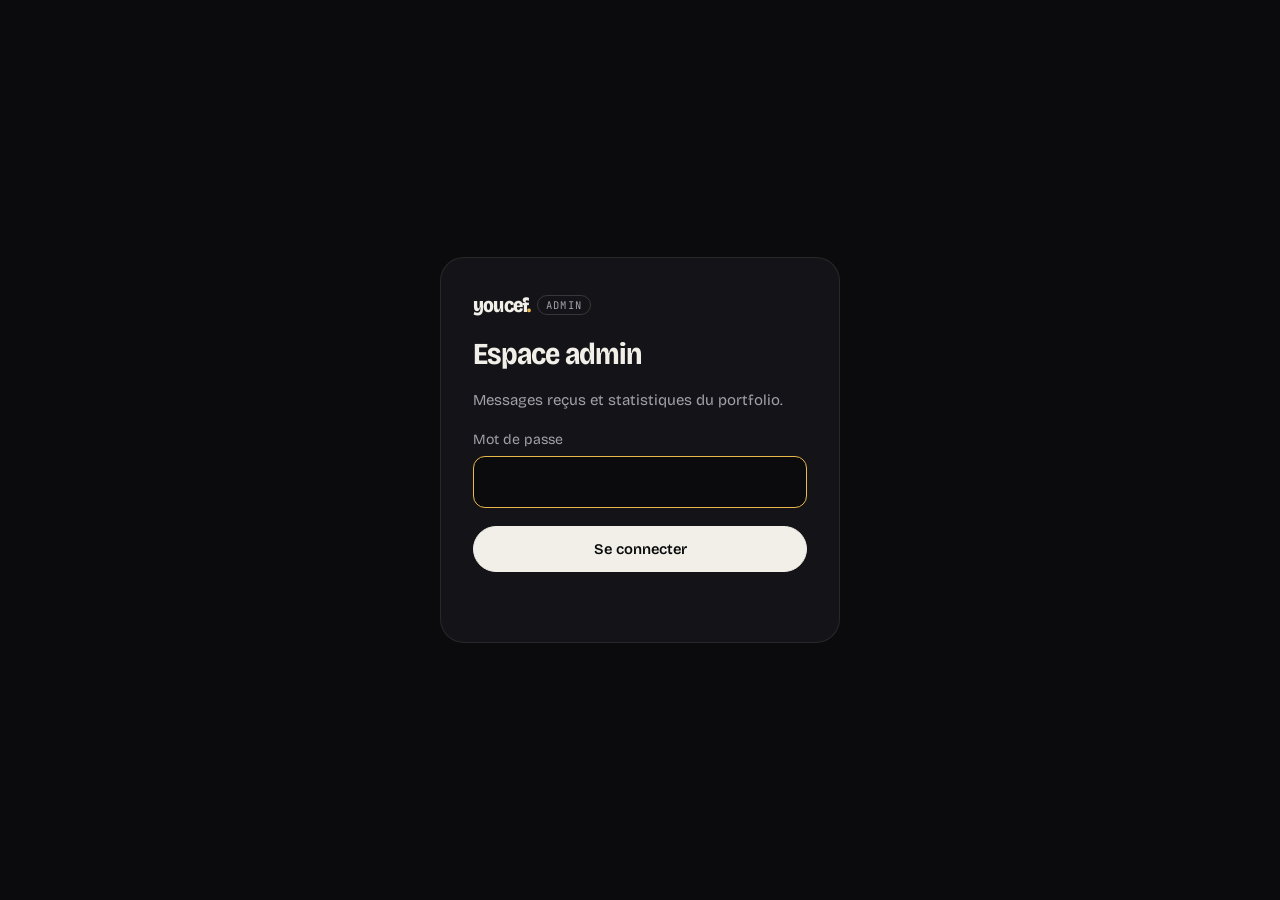
==== public/admin/index.html @ 0dd6beb6 "Formulaire de contact réel, espace admin et statistiques (Cloudflare Pages + D1) Le site passe dans " ====
<!doctype html>
<html lang="fr">
<head>
<meta charset="utf-8">
<meta name="viewport" content="width=device-width, initial-scale=1, viewport-fit=cover">
<meta name="robots" content="noindex, nofollow">
<title>Admin · youcef.</title>
<link rel="icon" href="/assets/img/favicon.svg" type="image/svg+xml">
<link rel="preconnect" href="https://fonts.googleapis.com">
<link rel="preconnect" href="https://fonts.gstatic.com" crossorigin>
<link rel="stylesheet" href="https://fonts.googleapis.com/css2?family=Bricolage+Grotesque:opsz,wdth,wght@12..96,75..100,300..800&family=JetBrains+Mono:wght@400;500&display=swap">
<link rel="stylesheet" href="admin.css">
</head>
<body>

<!-- ============================================================ Connexion -->
<div class="login" id="login" hidden>
  <form class="login-card" id="login-form" novalidate>
    <p class="logo">youcef<span>.</span> <em>admin</em></p>
    <h1>Espace admin</h1>
    <p class="muted">Messages reçus et statistiques du portfolio.</p>
    <label class="field" for="password"><span>Mot de passe</span>
      <input type="password" id="password" name="password" autocomplete="current-password" required>
    </label>
    <button class="btn btn-primary" type="submit" id="login-btn">Se connecter</button>
    <p class="form-error" id="login-error" role="alert"></p>
  </form>
</div>

<!-- ============================================================ Application -->
<div class="app" id="app" hidden>
  <header class="top">
    <a class="logo" href="/" target="_blank" rel="noopener">youcef<span>.</span> <em>admin</em></a>
    <nav class="tabs" role="tablist" aria-label="Sections">
      <button type="button" role="tab" id="tab-messages" aria-controls="view-messages" aria-selected="true">Messages <span class="badge" id="badge" hidden></span></button>
      <button type="button" role="tab" id="tab-stats" aria-controls="view-stats" aria-selected="false">Statistiques</button>
    </nav>
    <div class="top-right">
      <a class="link" href="/" target="_blank" rel="noopener">Voir le site ↗</a>
      <button type="button" class="link" id="logout">Déconnexion</button>
    </div>
  </header>

  <main class="main">
    <!-- Messages -->
    <section class="view" id="view-messages" role="tabpanel" aria-labelledby="tab-messages">
      <div class="filters">
        <div class="seg" role="group" aria-label="Filtrer les messages">
          <button type="button" data-status="inbox" aria-pressed="true">Boîte de réception</button>
          <button type="button" data-status="new" aria-pressed="false">Non lus</button>
          <button type="button" data-status="archived" aria-pressed="false">Archivés</button>
          <button type="button" data-status="all" aria-pressed="false">Tous</button>
        </div>
        <button type="button" class="link" id="refresh">Actualiser</button>
      </div>
      <div class="inbox" id="inbox">
        <ul class="msg-list" id="msg-list" aria-label="Messages"></ul>
        <article class="msg-detail" id="msg-detail" aria-live="polite"></article>
      </div>
    </section>

    <!-- Statistiques -->
    <section class="view" id="view-stats" role="tabpanel" aria-labelledby="tab-stats" hidden>
      <div class="filters">
        <div class="seg" role="group" aria-label="Période">
          <button type="button" data-days="7" aria-pressed="false">7 jours</button>
          <button type="button" data-days="30" aria-pressed="true">30 jours</button>
          <button type="button" data-days="90" aria-pressed="false">90 jours</button>
        </div>
        <p class="range" id="range"></p>
      </div>

      <div class="stats" id="stats">
        <div class="kpis" id="kpis"></div>

        <div class="card">
          <div class="card-head">
            <h2>Visites par jour</h2>
            <button type="button" class="link" id="toggle-table" aria-expanded="false" aria-controls="daily-table">Voir le tableau</button>
          </div>
          <div class="chart" id="chart"></div>
          <div class="table-wrap" id="daily-table" hidden></div>
        </div>

        <div class="grid">
          <div class="card"><h2>Parcours des visiteurs</h2><div class="rows" id="funnel"></div></div>
          <div class="card"><h2>D'où ils viennent</h2><div class="rows" id="sources"></div></div>
          <div class="card"><h2>Pays</h2><div class="rows" id="countries"></div></div>
          <div class="card"><h2>Clics sortants</h2><div class="rows" id="clicks"></div></div>
          <div class="card"><h2>Appareils</h2><div class="rows" id="devices"></div></div>
          <div class="card"><h2>Langue choisie</h2><div class="rows" id="langs"></div></div>
        </div>

        <p class="note">Une visite correspond à une personne sur une journée. Les statistiques n'utilisent ni cookie ni adresse IP stockée, et ignorent les robots.</p>
      </div>
    </section>
  </main>
</div>

<div class="toast" id="toast" role="status" aria-live="polite"></div>

<script src="admin.js"></script>
</body>
</html>
---- public/admin/admin.css ----
/* ============================================================================
   Espace admin. Meme registre que le portfolio, en plus calme : c'est un
   outil qu'on consulte, pas une vitrine.
   ========================================================================== */

:root {
  color-scheme: dark;
  --bg: #0b0b0e;
  --surface: #141418;
  --surface-2: #1b1b21;
  --line: rgba(242, 239, 232, 0.09);
  --line-2: rgba(242, 239, 232, 0.16);
  --text: #f2efe8;
  --muted: #a3a0aa;
  --faint: #6f6c78;
  --gold: #e8b84a;
  /* Marques de graphique : or valide sur la surface sombre (bande L 0.48-0.67). */
  --mark: #b8892a;
  --mark-hover: #d19c2e;
  --grid: rgba(242, 239, 232, 0.07);
  /* Etats reserves : toujours avec une fleche ou un libelle. */
  --good: #3ddc84;
  --bad: #ff8a6b;
  --f-ui: "Bricolage Grotesque", "Helvetica Neue", Arial, system-ui, sans-serif;
  --f-mono: "JetBrains Mono", ui-monospace, Menlo, monospace;
  --ease: cubic-bezier(0.22, 0.9, 0.3, 1);
}

*, *::before, *::after { box-sizing: border-box; }
[hidden] { display: none !important; }
html { -webkit-text-size-adjust: 100%; }
body {
  margin: 0;
  background: var(--bg);
  color: var(--text);
  font-family: var(--f-ui);
  font-size: 15px;
  line-height: 1.5;
  -webkit-font-smoothing: antialiased;
}
h1, h2, p, ul { margin: 0; }
ul { padding: 0; list-style: none; }
a { color: inherit; }
button { font: inherit; color: inherit; background: none; border: 0; cursor: pointer; padding: 0; }
:focus-visible { outline: 2px solid var(--gold); outline-offset: 2px; border-radius: 6px; }
.muted { color: var(--muted); }

.logo { font-weight: 800; font-size: 1.3rem; letter-spacing: -0.04em; text-decoration: none; font-stretch: 85%; }
.logo span { color: var(--gold); }
.logo em {
  margin-left: 4px;
  padding: 2px 8px;
  border: 1px solid var(--line-2);
  border-radius: 99px;
  font-family: var(--f-mono);
  font-style: normal;
  font-size: 0.66rem;
  font-weight: 400;
  letter-spacing: 0.1em;
  text-transform: uppercase;
  color: var(--muted);
  vertical-align: middle;
}

.btn {
  display: inline-flex;
  align-items: center;
  justify-content: center;
  gap: 8px;
  padding: 11px 18px;
  border-radius: 99px;
  border: 1px solid var(--line-2);
  font-weight: 600;
  font-size: 0.92rem;
  text-decoration: none;
  white-space: nowrap;
  transition: background-color 0.2s, border-color 0.2s, color 0.2s;
}
.btn:hover { border-color: var(--text); }
.btn-primary { background: var(--text); color: var(--bg); border-color: var(--text); }
.btn-primary:hover { background: #fff; }
.btn-wa { background: #25d366; color: #06230f; border-color: #25d366; }
.btn-danger { color: var(--bad); border-color: rgba(255, 138, 107, 0.4); }
.btn-danger:hover { border-color: var(--bad); }
.btn:disabled { opacity: 0.6; cursor: progress; }
.link { color: var(--muted); font-size: 0.9rem; text-decoration: none; }
.link:hover { color: var(--text); }

.field { display: grid; gap: 6px; font-size: 0.88rem; color: var(--muted); }
.field input {
  width: 100%;
  padding: 13px 16px;
  border-radius: 12px;
  border: 1px solid var(--line-2);
  background: var(--bg);
  color: var(--text);
  font: inherit;
  font-size: 1rem;
}
.field input:focus { outline: none; border-color: var(--gold); }
.form-error { min-height: 1.4em; color: var(--bad); font-size: 0.9rem; }

/* ------------------------------------------------------------- connexion */

.login { min-height: 100vh; min-height: 100svh; display: grid; place-items: center; padding: 24px 16px; }
.login-card {
  width: min(400px, 100%);
  display: grid;
  gap: 18px;
  padding: 32px;
  border-radius: 24px;
  background: var(--surface);
  border: 1px solid var(--line);
}
.login-card h1 { font-size: 1.9rem; line-height: 1.05; letter-spacing: -0.03em; font-stretch: 88%; }

/* ------------------------------------------------------------------ top */

.top {
  position: sticky;
  top: 0;
  z-index: 10;
  display: flex;
  align-items: center;
  gap: 24px;
  padding: calc(14px + env(safe-area-inset-top, 0px)) clamp(16px, 3vw, 32px) 0;
  background: color-mix(in srgb, var(--bg) 88%, transparent);
  backdrop-filter: blur(12px);
  -webkit-backdrop-filter: blur(12px);
  border-bottom: 1px solid var(--line);
}
.tabs { display: flex; gap: 22px; align-self: stretch; }
.tabs button {
  position: relative;
  display: inline-flex;
  align-items: center;
  gap: 8px;
  padding: 12px 0 16px;
  color: var(--muted);
  font-weight: 600;
}
.tabs button[aria-selected="true"] { color: var(--text); }
.tabs button[aria-selected="true"]::after {
  content: "";
  position: absolute;
  left: 0;
  right: 0;
  bottom: -1px;
  height: 2px;
  background: var(--gold);
}
.badge {
  min-width: 20px;
  padding: 1px 6px;
  border-radius: 99px;
  background: var(--gold);
  color: #1a1406;
  font-size: 0.72rem;
  font-weight: 700;
  text-align: center;
}
.top-right { margin-left: auto; display: flex; align-items: center; gap: 18px; padding-bottom: 4px; }

@media (max-width: 640px) {
  .top { flex-wrap: wrap; gap: 4px 16px; }
  .tabs { order: 3; width: 100%; }
  .top-right { gap: 12px; }
}

/* --------------------------------------------------------------- layout */

.main { padding: 24px clamp(16px, 3vw, 32px) 60px; max-width: 1320px; margin-inline: auto; }
.filters { display: flex; flex-wrap: wrap; align-items: center; gap: 12px 18px; margin-bottom: 20px; }
.seg { display: inline-flex; flex-wrap: wrap; padding: 4px; gap: 2px; border: 1px solid var(--line); border-radius: 99px; background: var(--surface); }
@media (max-width: 640px) {
  .seg { flex-wrap: nowrap; max-width: 100%; overflow-x: auto; scrollbar-width: none; }
  .seg::-webkit-scrollbar { display: none; }
  .seg button { white-space: nowrap; flex-shrink: 0; }
}
.seg button { padding: 7px 14px; border-radius: 99px; font-size: 0.88rem; color: var(--muted); }
.seg button:hover { color: var(--text); }
.seg button[aria-pressed="true"] { background: var(--text); color: var(--bg); font-weight: 600; }
.range { font-size: 0.88rem; color: var(--muted); }

.card { padding: clamp(18px, 2vw, 26px); border-radius: 20px; background: var(--surface); border: 1px solid var(--line); min-width: 0; }
.card h2 { font-size: 1.05rem; font-weight: 700; letter-spacing: -0.01em; margin-bottom: 16px; }
.card-head { display: flex; justify-content: space-between; align-items: baseline; gap: 12px; }
.note { margin-top: 18px; font-size: 0.82rem; color: var(--faint); max-width: 60rem; }

/* ------------------------------------------------------------- messages */

.inbox { display: grid; grid-template-columns: minmax(280px, 380px) minmax(0, 1fr); gap: 16px; align-items: start; }
.msg-list { display: grid; gap: 6px; max-height: calc(100vh - 190px); overflow-y: auto; padding-right: 4px; }
.msg-item {
  display: grid;
  gap: 4px;
  width: 100%;
  padding: 14px 16px;
  border-radius: 14px;
  border: 1px solid transparent;
  background: var(--surface);
  text-align: left;
  transition: border-color 0.2s, background-color 0.2s;
}
.msg-item:hover { border-color: var(--line-2); }
.msg-item[aria-current="true"] { border-color: var(--gold); background: var(--surface-2); }
.msg-top { display: flex; align-items: center; gap: 8px; }
.msg-name { flex: 1; min-width: 0; font-weight: 600; overflow: hidden; text-overflow: ellipsis; white-space: nowrap; }
.msg-time { font-size: 0.78rem; color: var(--faint); white-space: nowrap; }
.msg-sub { font-size: 0.86rem; color: var(--muted); overflow: hidden; text-overflow: ellipsis; white-space: nowrap; }
.dot { width: 8px; height: 8px; border-radius: 50%; background: var(--gold); flex-shrink: 0; }
.msg-item.is-read .dot { visibility: hidden; }
.msg-item.is-read .msg-name { font-weight: 500; color: var(--muted); }
.tag { display: inline-block; padding: 1px 8px; border-radius: 99px; border: 1px solid var(--line-2); font-size: 0.72rem; color: var(--muted); }

.msg-detail { min-height: 360px; padding: clamp(20px, 2.4vw, 32px); border-radius: 20px; background: var(--surface); border: 1px solid var(--line); min-width: 0; }
.detail-head { display: grid; gap: 6px; padding-bottom: 18px; border-bottom: 1px solid var(--line); }
.detail-head h1 { font-size: clamp(1.5rem, 2.4vw, 2rem); line-height: 1.1; letter-spacing: -0.03em; font-stretch: 90%; overflow-wrap: anywhere; }
.detail-contact { font-family: var(--f-mono); font-size: 0.95rem; color: var(--gold); user-select: all; overflow-wrap: anywhere; }
.detail-date { font-size: 0.85rem; color: var(--faint); }
.actions { display: flex; flex-wrap: wrap; gap: 8px; padding: 18px 0; border-bottom: 1px solid var(--line); }
.meta { display: grid; grid-template-columns: repeat(auto-fill, minmax(180px, 1fr)); gap: 16px 24px; padding: 20px 0; }
.meta dt { font-size: 0.75rem; letter-spacing: 0.08em; text-transform: uppercase; color: var(--faint); font-family: var(--f-mono); }
.meta dd { margin: 4px 0 0; overflow-wrap: anywhere; }
.block-t { font-size: 0.75rem; letter-spacing: 0.08em; text-transform: uppercase; color: var(--faint); font-family: var(--f-mono); margin: 6px 0 8px; }
.block { margin: 0 0 18px; padding: 16px; border-radius: 12px; background: var(--bg); border: 1px solid var(--line); white-space: pre-wrap; overflow-wrap: anywhere; font-family: inherit; font-size: 0.95rem; }
.confirm { display: flex; flex-wrap: wrap; align-items: center; gap: 8px; color: var(--bad); font-size: 0.9rem; }
.empty { display: grid; place-items: center; gap: 8px; min-height: 300px; text-align: center; color: var(--muted); padding: 24px; }
.empty strong { color: var(--text); font-size: 1.1rem; }
.back { display: none; margin-bottom: 14px; }

@media (max-width: 860px) {
  .inbox { grid-template-columns: 1fr; }
  .msg-list { max-height: none; }
  .inbox.show-detail .msg-list { display: none; }
  .inbox:not(.show-detail) .msg-detail { display: none; }
  .back { display: inline-flex; }
}

/* ---------------------------------------------------------------- stats */

.stats { display: grid; gap: 16px; transition: opacity 0.25s; }
.stats.is-loading { opacity: 0.5; }
.kpis { display: grid; grid-template-columns: repeat(4, minmax(0, 1fr)); gap: 16px; }
.kpi { padding: 20px 22px; border-radius: 20px; background: var(--surface); border: 1px solid var(--line); display: grid; gap: 6px; }
.kpi-label { font-size: 0.88rem; color: var(--muted); }
.kpi-value { font-size: clamp(2rem, 3.4vw, 2.8rem); font-weight: 600; line-height: 1; letter-spacing: -0.03em; }
.kpi-delta { font-size: 0.82rem; color: var(--faint); }
.kpi-delta b { font-weight: 600; }
.kpi-delta .up { color: var(--good); }
.kpi-delta .down { color: var(--bad); }
@media (max-width: 900px) { .kpis { grid-template-columns: repeat(2, minmax(0, 1fr)); } }

.grid { display: grid; grid-template-columns: repeat(3, minmax(0, 1fr)); gap: 16px; }
@media (max-width: 1100px) { .grid { grid-template-columns: repeat(2, minmax(0, 1fr)); } }
@media (max-width: 680px) { .grid { grid-template-columns: 1fr; } }

/* Colonnes : barres fines, bout arrondi, axe discret. */
.chart { position: relative; width: 100%; height: 260px; margin-top: 8px; }
.chart svg { display: block; width: 100%; height: 100%; overflow: visible; }
.chart svg:focus-visible { outline-offset: 6px; }
.chart .grid-line { stroke: var(--grid); stroke-width: 1; shape-rendering: crispEdges; }
.chart .axis-text { fill: var(--faint); font-family: var(--f-mono); font-size: 11px; font-variant-numeric: tabular-nums; }
.chart .peak-text { fill: var(--text); font-family: var(--f-ui); font-size: 12px; font-weight: 600; }
.chart .bar { fill: var(--mark); transition: fill 0.15s; }
.chart .bar.is-hot { fill: var(--mark-hover); }
.chart .hit { fill: transparent; cursor: crosshair; }
.chart .baseline { stroke: var(--line-2); stroke-width: 1; shape-rendering: crispEdges; }
.chart-empty { position: absolute; inset: 0; display: grid; place-items: center; text-align: center; color: var(--muted); padding: 20px; }

.tooltip {
  position: absolute;
  z-index: 5;
  min-width: 150px;
  padding: 10px 12px;
  border-radius: 12px;
  background: #1f1f25;
  border: 1px solid var(--line-2);
  box-shadow: 0 12px 30px -10px rgba(0, 0, 0, 0.8);
  pointer-events: none;
  font-size: 0.85rem;
}
.tooltip .tt-date { color: var(--muted); font-size: 0.78rem; margin-bottom: 6px; }
.tooltip .tt-row { display: flex; align-items: baseline; justify-content: space-between; gap: 16px; }
.tooltip .tt-row b { font-size: 1rem; font-variant-numeric: tabular-nums; }
.tooltip .tt-row span { color: var(--muted); }
.tooltip .tt-key { display: inline-block; width: 10px; height: 2px; margin-right: 6px; vertical-align: middle; background: var(--mark); }

.table-wrap { margin-top: 16px; max-height: 320px; overflow: auto; border-top: 1px solid var(--line); }
.table-wrap table { width: 100%; border-collapse: collapse; font-size: 0.88rem; }
.table-wrap th, .table-wrap td { padding: 8px 10px; text-align: right; border-bottom: 1px solid var(--line); font-variant-numeric: tabular-nums; }
.table-wrap th:first-child, .table-wrap td:first-child { text-align: left; }
.table-wrap th { position: sticky; top: 0; background: var(--surface); color: var(--muted); font-weight: 500; }

/* Barres horizontales : classements et entonnoir. */
.rows { display: grid; gap: 12px; }
.row { display: grid; gap: 5px; }
.row-top { display: flex; justify-content: space-between; gap: 12px; font-size: 0.9rem; }
.row-label { min-width: 0; overflow: hidden; text-overflow: ellipsis; white-space: nowrap; }
.row-value { font-variant-numeric: tabular-nums; color: var(--text); white-space: nowrap; }
.row-value small { color: var(--faint); font-size: 0.8rem; margin-left: 6px; }
.row-track { height: 10px; border-radius: 0 4px 4px 0; }
.row-bar { height: 100%; min-width: 2px; border-radius: 0 4px 4px 0; background: var(--mark); transform-origin: left; animation: grow 0.6s var(--ease) both; }
@keyframes grow { from { transform: scaleX(0); } }
.rows-empty { color: var(--faint); font-size: 0.9rem; }

/* ---------------------------------------------------------------- toast */

.toast {
  position: fixed;
  left: 50%;
  bottom: calc(24px + env(safe-area-inset-bottom, 0px));
  z-index: 50;
  translate: -50% 20px;
  padding: 11px 18px;
  border-radius: 99px;
  background: var(--text);
  color: var(--bg);
  font-weight: 600;
  font-size: 0.9rem;
  opacity: 0;
  pointer-events: none;
  transition: opacity 0.25s, translate 0.25s var(--ease);
}
.toast.show { opacity: 1; translate: -50% 0; }

@media (prefers-reduced-motion: reduce) {
  *, *::before, *::after { animation: none !important; transition: none !important; }
}
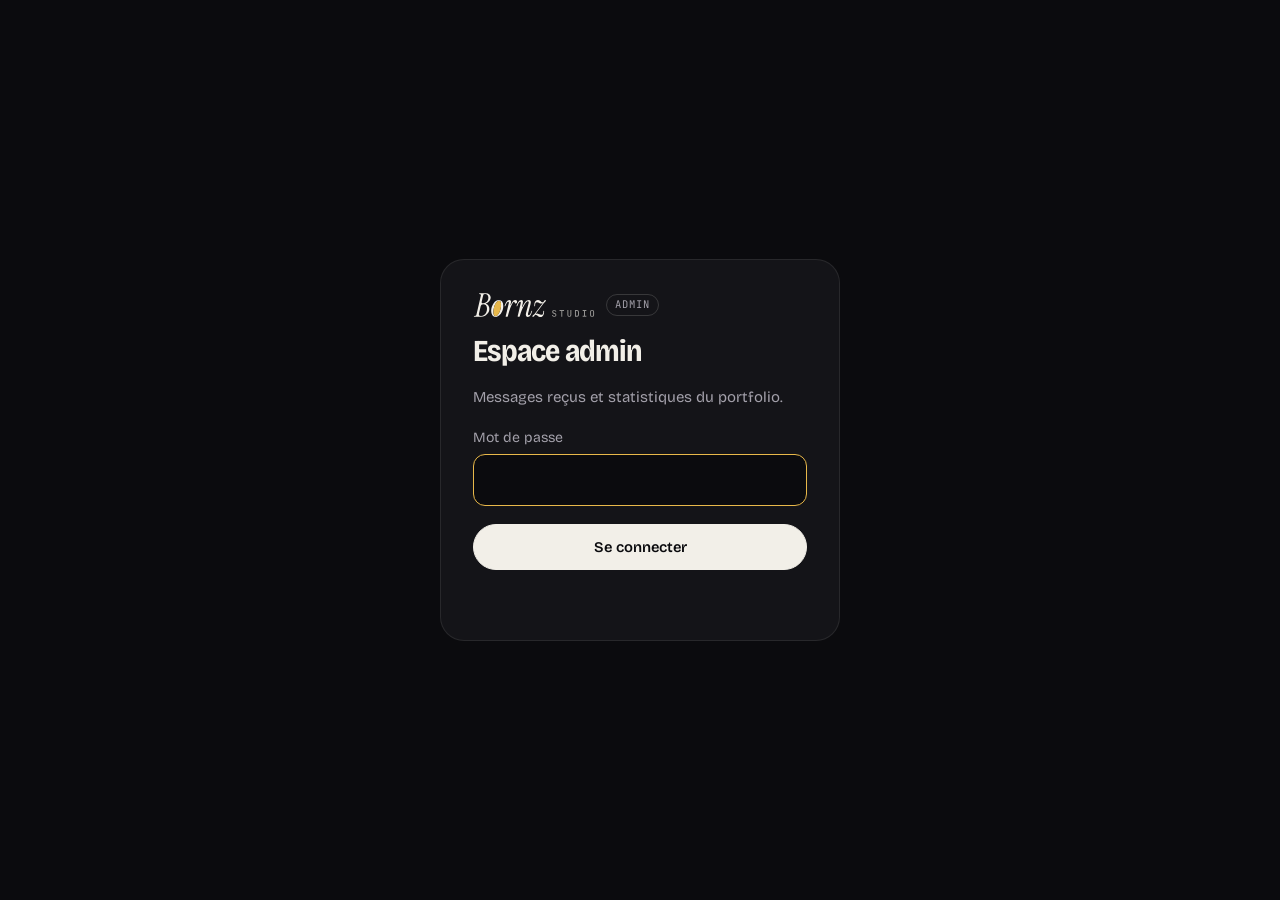
==== commit bf2952cb: "Identité Bornz Studio : logo, favicon, image de partage Le portfolio s'appelle désormais Bornz Studi" ====
--- a/public/admin/index.html
+++ b/public/admin/index.html
@@ -4,7 +4,7 @@
 <meta charset="utf-8">
 <meta name="viewport" content="width=device-width, initial-scale=1, viewport-fit=cover">
 <meta name="robots" content="noindex, nofollow">
-<title>Admin · youcef.</title>
+<title>Admin · Bornz Studio</title>
 <link rel="icon" href="/assets/img/favicon.svg" type="image/svg+xml">
 <link rel="preconnect" href="https://fonts.googleapis.com">
 <link rel="preconnect" href="https://fonts.gstatic.com" crossorigin>
@@ -16,7 +16,7 @@
 <!-- ============================================================ Connexion -->
 <div class="login" id="login" hidden>
   <form class="login-card" id="login-form" novalidate>
-    <p class="logo">youcef<span>.</span> <em>admin</em></p>
+    <p class="logo"><svg class="bz bz-line" viewBox="-12 -152 757.12 160" aria-hidden="true" focusable="false"><clipPath id="bz-yolk-login"><path d="M126.2 -3Q132.6 -3 138.7 -9.2Q144.8 -15.4 149.8 -25.6Q154.8 -35.8 157.8 -48.3Q160.8 -60.8 160.8 -73.4Q160.8 -98.4 147.8 -98.4Q141.6 -98.4 135.4 -92.3Q129.2 -86.2 124.3 -76Q119.4 -65.8 116.4 -53.3Q113.4 -40.8 113.4 -28.2Q113.4 -3 126.2 -3Z"/></clipPath><g class="bz-word"><path d="M-4.4 0Q-7.2 0 -7.2 -2Q-7.2 -4.2 -3.2 -4.8L0.8 -5.4Q5.2 -6 6.8 -7.5Q8.4 -9 9.4 -13.2L36.6 -130.8Q37.6 -134.8 36.6 -136.3Q35.6 -137.8 31.6 -138.6L27.6 -139.4Q25 -140 25 -141.6Q25 -144 28.6 -144H66.8Q80.2 -144 88.6 -136.6Q97 -129.2 97 -117.4Q97 -106.2 89 -96.2Q81 -86.2 67.6 -81.6Q66.6 -81.4 66.6 -80.7Q66.6 -80 67.6 -79.6Q78 -75.8 83.4 -67.4Q88.8 -59 88.8 -47.8Q88.8 -34.6 81.8 -23.7Q74.8 -12.8 62.9 -6.4Q51 0 36.4 0ZM50.4 -82.2Q59.2 -82.2 66.5 -86.8Q73.8 -91.4 78.2 -99.3Q82.6 -107.2 82.6 -116.6Q82.6 -127.2 77.3 -133.1Q72 -139 62.6 -139Q52.2 -139 50.4 -131L41.8 -93.2Q40.4 -87.2 42.4 -84.7Q44.4 -82.2 50.4 -82.2ZM37 -5Q47.6 -5 56 -10.7Q64.4 -16.4 69.3 -26.4Q74.2 -36.4 74.2 -48.8Q74.2 -62.4 67.9 -69.8Q61.6 -77.2 50.2 -77.2Q37.8 -77.2 35.6 -66.6L24.6 -18.8Q21.4 -5 37 -5Z"/><path d="M126.6 1.8Q114.2 1.8 107 -8.5Q99.8 -18.8 99.8 -36.4Q99.8 -49.4 104 -61.4Q108.2 -73.4 115.1 -82.8Q122 -92.2 130.5 -97.7Q139 -103.2 147.6 -103.2Q160 -103.2 167.2 -93Q174.4 -82.8 174.4 -65Q174.4 -52 170.2 -40Q166 -28 159.1 -18.6Q152.2 -9.2 143.7 -3.7Q135.2 1.8 126.6 1.8ZM126.2 -3Q132.6 -3 138.7 -9.2Q144.8 -15.4 149.8 -25.6Q154.8 -35.8 157.8 -48.3Q160.8 -60.8 160.8 -73.4Q160.8 -98.4 147.8 -98.4Q141.6 -98.4 135.4 -92.3Q129.2 -86.2 124.3 -76Q119.4 -65.8 116.4 -53.3Q113.4 -40.8 113.4 -28.2Q113.4 -3 126.2 -3Z"/><path d="M191.4 0Q188.6 0 189.2 -2.6L208.2 -82.4Q209.2 -86.8 208.5 -89.3Q207.8 -91.8 204.8 -91.8Q201.2 -91.8 196.9 -86.5Q192.6 -81.2 187.2 -66.4Q186.4 -63.8 184.4 -63.8Q181.4 -63.8 182.8 -67.4Q187.2 -81.2 192.1 -89Q197 -96.8 202 -100Q207 -103.2 211.2 -103.2Q217.8 -103.2 220.6 -98.3Q223.4 -93.4 220.8 -82.2L218.6 -72.8Q218.4 -71.4 219.2 -71.2Q220 -71 220.6 -72.2Q228.2 -89.6 234.4 -96.4Q240.6 -103.2 248.6 -103.2Q254 -103.2 256.7 -100.3Q259.4 -97.4 259.4 -92.4Q259.4 -87.4 257 -84.4Q254.6 -81.4 250.8 -81.4Q247.6 -81.4 246.2 -83Q244.8 -84.6 244.1 -86.7Q243.4 -88.8 242.6 -90.4Q241.8 -92 240 -92Q237 -92 232.2 -84.4Q227.4 -76.8 221.9 -63.9Q216.4 -51 211.3 -35Q206.2 -19 202.4 -2.2Q201.8 0 199.6 0Z"/><path d="M262.8 -2.6 281.8 -82.4Q282.8 -86.8 282.1 -89.3Q281.4 -91.8 278.4 -91.8Q274.8 -91.8 270.5 -86.5Q266.2 -81.2 260.8 -66.4Q260 -63.8 258 -63.8Q255 -63.8 256.4 -67.4Q260.8 -81.2 265.7 -89Q270.6 -96.8 275.6 -100Q280.6 -103.2 284.8 -103.2Q291.4 -103.2 294.2 -98.3Q297 -93.4 294.4 -82.2L289.4 -60.6Q289.2 -59.2 290 -59Q290.8 -58.8 291.4 -60Q299.2 -76.2 306.4 -85.7Q313.6 -95.2 320 -99.2Q326.4 -103.2 331.6 -103.2Q339 -103.2 342.4 -97.2Q345.8 -91.2 342.4 -78.8L327.2 -20.8Q325.8 -15.2 327 -12.4Q328.2 -9.6 331.4 -9.6Q335.4 -9.6 339.3 -14.9Q343.2 -20.2 347.4 -35Q348 -37.2 350 -37.2Q351.6 -37.2 351.9 -36Q352.2 -34.8 351.8 -33.2Q348 -19.6 343.6 -11.9Q339.2 -4.2 334.7 -1.2Q330.2 1.8 325.6 1.8Q318.4 1.8 314.8 -4.2Q311.2 -10.2 314.4 -22.8L329.8 -80.8Q332 -88.6 330.5 -91.6Q329 -94.6 326.2 -94.6Q321.8 -94.6 316.2 -89.1Q310.6 -83.6 304.8 -74.1Q299 -64.6 293.4 -52.6Q287.8 -40.6 283.3 -27.6Q278.8 -14.6 276 -2.2Q275.4 0 273.2 0H265Q262.2 0 262.8 -2.6Z"/><path d="M356.4 1.8Q353.8 1.8 353.8 -1.2Q353.8 -5 357.1 -8.7Q360.4 -12.4 365.6 -15.4L414.6 -80.2Q415.6 -81.8 415.1 -82.3Q414.6 -82.8 413.2 -82.2Q410.8 -81.2 407.6 -81.2Q402.4 -81.2 397.7 -83.3Q393 -85.4 389 -87.4Q385 -89.4 381.2 -89.4Q375.4 -89.4 372.6 -83.9Q369.8 -78.4 369.8 -66.4Q369.8 -63.8 367.4 -63.8Q365 -63.8 365 -67.4Q365 -81.2 368.3 -89Q371.6 -96.8 376.6 -100Q381.6 -103.2 386.8 -103.2Q392.6 -103.2 396.4 -101Q400.2 -98.8 403.2 -95.9Q406.2 -93 409.6 -90.8Q413 -88.6 418.4 -88.6Q420.8 -88.6 421.6 -91Q423.8 -95.6 427.2 -99.4Q430.6 -103.2 433.6 -103.2Q436.8 -103.2 436.8 -100Q436.8 -97.2 434.7 -95Q432.6 -92.8 428.9 -89.6Q425.2 -86.4 420.6 -80.2L375.2 -19.8Q374.4 -18.8 375 -18.1Q375.6 -17.4 377 -18Q379.4 -19 382.4 -19Q386.8 -19 391.6 -17.3Q396.4 -15.6 401.1 -13.8Q405.8 -12 409.4 -12Q415.2 -12 418 -17.3Q420.8 -22.6 420.8 -34.6Q420.8 -37.2 423.2 -37.2Q425.6 -37.2 425.6 -33.6Q425.6 -20.2 422.3 -12.4Q419 -4.6 414 -1.4Q409 1.8 403.8 1.8Q398.4 1.8 394.4 -0.3Q390.4 -2.4 387.1 -5Q383.8 -7.6 380.8 -9.6Q377.8 -11.6 374.2 -11.6Q369.6 -11.6 367.8 -8.4Q365.8 -4.2 362.5 -1.2Q359.2 1.8 356.4 1.8Z"/></g><g clip-path="url(#bz-yolk-login)"><rect class="bz-fill" x="110" y="-101" width="53" height="101"/></g><path class="bz-studio" transform="translate(471 0)" d="M16.97 0.56Q12.82 0.56 9.86 -0.81Q6.89 -2.18 5.26 -4.73Q3.64 -7.28 3.64 -10.81H9.63Q9.63 -8.01 11.59 -6.41Q13.55 -4.82 17.02 -4.82Q20.27 -4.82 22.12 -6.38Q23.97 -7.95 23.97 -10.7Q23.97 -12.99 22.71 -14.67Q21.45 -16.35 19.1 -16.97L13.94 -18.48Q9.46 -19.77 7.03 -22.88Q4.59 -25.98 4.59 -30.3Q4.59 -33.66 6.1 -36.18Q7.62 -38.7 10.42 -40.1Q13.22 -41.5 17.02 -41.5Q22.62 -41.5 26.01 -38.47Q29.4 -35.45 29.46 -30.35H23.41Q23.41 -33.04 21.7 -34.58Q19.99 -36.12 16.91 -36.12Q13.94 -36.12 12.26 -34.69Q10.58 -33.26 10.58 -30.69Q10.58 -28.39 11.84 -26.71Q13.1 -25.03 15.46 -24.36L20.66 -22.79Q25.14 -21.56 27.55 -18.42Q29.96 -15.29 29.96 -10.92Q29.96 -7.5 28.34 -4.9Q26.71 -2.3 23.8 -0.87Q20.89 0.56 16.97 0.56ZM60.38 0V-35.34H49.46V-40.94H77.34V-35.34H66.42V0ZM110 0.56Q104.12 0.56 100.93 -2.66Q97.74 -5.88 97.74 -11.42V-40.88H103.78V-11.42Q103.78 -8.34 105.32 -6.55Q106.86 -4.76 110 -4.76Q113.08 -4.76 114.65 -6.55Q116.22 -8.34 116.22 -11.42V-40.88H122.26V-11.42Q122.26 -5.88 119.07 -2.66Q115.88 0.56 110 0.56ZM144.45 0V-40.88H155.87Q159.9 -40.88 162.87 -39.34Q165.84 -37.8 167.49 -35Q169.14 -32.2 169.14 -28.39V-12.54Q169.14 -8.79 167.49 -5.94Q165.84 -3.08 162.87 -1.54Q159.9 0 155.87 0ZM150.5 -5.49H155.87Q159.23 -5.49 161.16 -7.36Q163.1 -9.24 163.1 -12.54V-28.39Q163.1 -31.64 161.16 -33.52Q159.23 -35.39 155.87 -35.39H150.5ZM191.89 0V-5.38H200.12V-35.5H191.89V-40.88H214.51V-35.5H206.28V-5.38H214.51V0ZM249.8 0.56Q245.99 0.56 243.22 -0.87Q240.45 -2.3 238.96 -5.01Q237.48 -7.73 237.48 -11.37V-29.51Q237.48 -33.21 238.96 -35.9Q240.45 -38.58 243.22 -40.01Q245.99 -41.44 249.8 -41.44Q253.61 -41.44 256.38 -40.01Q259.15 -38.58 260.64 -35.9Q262.12 -33.21 262.12 -29.57V-11.37Q262.12 -7.73 260.64 -5.01Q259.15 -2.3 256.38 -0.87Q253.61 0.56 249.8 0.56ZM249.8 -4.82Q252.88 -4.82 254.48 -6.52Q256.07 -8.23 256.07 -11.37V-29.51Q256.07 -32.7 254.48 -34.38Q252.88 -36.06 249.8 -36.06Q246.78 -36.06 245.15 -34.38Q243.53 -32.7 243.53 -29.51V-11.37Q243.53 -8.23 245.15 -6.52Q246.78 -4.82 249.8 -4.82Z"/></svg><span class="sr-only">Bornz Studio</span> <em>admin</em></p>
     <h1>Espace admin</h1>
     <p class="muted">Messages reçus et statistiques du portfolio.</p>
     <label class="field" for="password"><span>Mot de passe</span>
@@ -30,7 +30,7 @@
 <!-- ============================================================ Application -->
 <div class="app" id="app" hidden>
   <header class="top">
-    <a class="logo" href="/" target="_blank" rel="noopener">youcef<span>.</span> <em>admin</em></a>
+    <a class="logo" href="/" target="_blank" rel="noopener"><svg class="bz bz-line" viewBox="-12 -152 757.12 160" aria-hidden="true" focusable="false"><clipPath id="bz-yolk-top"><path d="M126.2 -3Q132.6 -3 138.7 -9.2Q144.8 -15.4 149.8 -25.6Q154.8 -35.8 157.8 -48.3Q160.8 -60.8 160.8 -73.4Q160.8 -98.4 147.8 -98.4Q141.6 -98.4 135.4 -92.3Q129.2 -86.2 124.3 -76Q119.4 -65.8 116.4 -53.3Q113.4 -40.8 113.4 -28.2Q113.4 -3 126.2 -3Z"/></clipPath><g class="bz-word"><path d="M-4.4 0Q-7.2 0 -7.2 -2Q-7.2 -4.2 -3.2 -4.8L0.8 -5.4Q5.2 -6 6.8 -7.5Q8.4 -9 9.4 -13.2L36.6 -130.8Q37.6 -134.8 36.6 -136.3Q35.6 -137.8 31.6 -138.6L27.6 -139.4Q25 -140 25 -141.6Q25 -144 28.6 -144H66.8Q80.2 -144 88.6 -136.6Q97 -129.2 97 -117.4Q97 -106.2 89 -96.2Q81 -86.2 67.6 -81.6Q66.6 -81.4 66.6 -80.7Q66.6 -80 67.6 -79.6Q78 -75.8 83.4 -67.4Q88.8 -59 88.8 -47.8Q88.8 -34.6 81.8 -23.7Q74.8 -12.8 62.9 -6.4Q51 0 36.4 0ZM50.4 -82.2Q59.2 -82.2 66.5 -86.8Q73.8 -91.4 78.2 -99.3Q82.6 -107.2 82.6 -116.6Q82.6 -127.2 77.3 -133.1Q72 -139 62.6 -139Q52.2 -139 50.4 -131L41.8 -93.2Q40.4 -87.2 42.4 -84.7Q44.4 -82.2 50.4 -82.2ZM37 -5Q47.6 -5 56 -10.7Q64.4 -16.4 69.3 -26.4Q74.2 -36.4 74.2 -48.8Q74.2 -62.4 67.9 -69.8Q61.6 -77.2 50.2 -77.2Q37.8 -77.2 35.6 -66.6L24.6 -18.8Q21.4 -5 37 -5Z"/><path d="M126.6 1.8Q114.2 1.8 107 -8.5Q99.8 -18.8 99.8 -36.4Q99.8 -49.4 104 -61.4Q108.2 -73.4 115.1 -82.8Q122 -92.2 130.5 -97.7Q139 -103.2 147.6 -103.2Q160 -103.2 167.2 -93Q174.4 -82.8 174.4 -65Q174.4 -52 170.2 -40Q166 -28 159.1 -18.6Q152.2 -9.2 143.7 -3.7Q135.2 1.8 126.6 1.8ZM126.2 -3Q132.6 -3 138.7 -9.2Q144.8 -15.4 149.8 -25.6Q154.8 -35.8 157.8 -48.3Q160.8 -60.8 160.8 -73.4Q160.8 -98.4 147.8 -98.4Q141.6 -98.4 135.4 -92.3Q129.2 -86.2 124.3 -76Q119.4 -65.8 116.4 -53.3Q113.4 -40.8 113.4 -28.2Q113.4 -3 126.2 -3Z"/><path d="M191.4 0Q188.6 0 189.2 -2.6L208.2 -82.4Q209.2 -86.8 208.5 -89.3Q207.8 -91.8 204.8 -91.8Q201.2 -91.8 196.9 -86.5Q192.6 -81.2 187.2 -66.4Q186.4 -63.8 184.4 -63.8Q181.4 -63.8 182.8 -67.4Q187.2 -81.2 192.1 -89Q197 -96.8 202 -100Q207 -103.2 211.2 -103.2Q217.8 -103.2 220.6 -98.3Q223.4 -93.4 220.8 -82.2L218.6 -72.8Q218.4 -71.4 219.2 -71.2Q220 -71 220.6 -72.2Q228.2 -89.6 234.4 -96.4Q240.6 -103.2 248.6 -103.2Q254 -103.2 256.7 -100.3Q259.4 -97.4 259.4 -92.4Q259.4 -87.4 257 -84.4Q254.6 -81.4 250.8 -81.4Q247.6 -81.4 246.2 -83Q244.8 -84.6 244.1 -86.7Q243.4 -88.8 242.6 -90.4Q241.8 -92 240 -92Q237 -92 232.2 -84.4Q227.4 -76.8 221.9 -63.9Q216.4 -51 211.3 -35Q206.2 -19 202.4 -2.2Q201.8 0 199.6 0Z"/><path d="M262.8 -2.6 281.8 -82.4Q282.8 -86.8 282.1 -89.3Q281.4 -91.8 278.4 -91.8Q274.8 -91.8 270.5 -86.5Q266.2 -81.2 260.8 -66.4Q260 -63.8 258 -63.8Q255 -63.8 256.4 -67.4Q260.8 -81.2 265.7 -89Q270.6 -96.8 275.6 -100Q280.6 -103.2 284.8 -103.2Q291.4 -103.2 294.2 -98.3Q297 -93.4 294.4 -82.2L289.4 -60.6Q289.2 -59.2 290 -59Q290.8 -58.8 291.4 -60Q299.2 -76.2 306.4 -85.7Q313.6 -95.2 320 -99.2Q326.4 -103.2 331.6 -103.2Q339 -103.2 342.4 -97.2Q345.8 -91.2 342.4 -78.8L327.2 -20.8Q325.8 -15.2 327 -12.4Q328.2 -9.6 331.4 -9.6Q335.4 -9.6 339.3 -14.9Q343.2 -20.2 347.4 -35Q348 -37.2 350 -37.2Q351.6 -37.2 351.9 -36Q352.2 -34.8 351.8 -33.2Q348 -19.6 343.6 -11.9Q339.2 -4.2 334.7 -1.2Q330.2 1.8 325.6 1.8Q318.4 1.8 314.8 -4.2Q311.2 -10.2 314.4 -22.8L329.8 -80.8Q332 -88.6 330.5 -91.6Q329 -94.6 326.2 -94.6Q321.8 -94.6 316.2 -89.1Q310.6 -83.6 304.8 -74.1Q299 -64.6 293.4 -52.6Q287.8 -40.6 283.3 -27.6Q278.8 -14.6 276 -2.2Q275.4 0 273.2 0H265Q262.2 0 262.8 -2.6Z"/><path d="M356.4 1.8Q353.8 1.8 353.8 -1.2Q353.8 -5 357.1 -8.7Q360.4 -12.4 365.6 -15.4L414.6 -80.2Q415.6 -81.8 415.1 -82.3Q414.6 -82.8 413.2 -82.2Q410.8 -81.2 407.6 -81.2Q402.4 -81.2 397.7 -83.3Q393 -85.4 389 -87.4Q385 -89.4 381.2 -89.4Q375.4 -89.4 372.6 -83.9Q369.8 -78.4 369.8 -66.4Q369.8 -63.8 367.4 -63.8Q365 -63.8 365 -67.4Q365 -81.2 368.3 -89Q371.6 -96.8 376.6 -100Q381.6 -103.2 386.8 -103.2Q392.6 -103.2 396.4 -101Q400.2 -98.8 403.2 -95.9Q406.2 -93 409.6 -90.8Q413 -88.6 418.4 -88.6Q420.8 -88.6 421.6 -91Q423.8 -95.6 427.2 -99.4Q430.6 -103.2 433.6 -103.2Q436.8 -103.2 436.8 -100Q436.8 -97.2 434.7 -95Q432.6 -92.8 428.9 -89.6Q425.2 -86.4 420.6 -80.2L375.2 -19.8Q374.4 -18.8 375 -18.1Q375.6 -17.4 377 -18Q379.4 -19 382.4 -19Q386.8 -19 391.6 -17.3Q396.4 -15.6 401.1 -13.8Q405.8 -12 409.4 -12Q415.2 -12 418 -17.3Q420.8 -22.6 420.8 -34.6Q420.8 -37.2 423.2 -37.2Q425.6 -37.2 425.6 -33.6Q425.6 -20.2 422.3 -12.4Q419 -4.6 414 -1.4Q409 1.8 403.8 1.8Q398.4 1.8 394.4 -0.3Q390.4 -2.4 387.1 -5Q383.8 -7.6 380.8 -9.6Q377.8 -11.6 374.2 -11.6Q369.6 -11.6 367.8 -8.4Q365.8 -4.2 362.5 -1.2Q359.2 1.8 356.4 1.8Z"/></g><g clip-path="url(#bz-yolk-top)"><rect class="bz-fill" x="110" y="-101" width="53" height="101"/></g><path class="bz-studio" transform="translate(471 0)" d="M16.97 0.56Q12.82 0.56 9.86 -0.81Q6.89 -2.18 5.26 -4.73Q3.64 -7.28 3.64 -10.81H9.63Q9.63 -8.01 11.59 -6.41Q13.55 -4.82 17.02 -4.82Q20.27 -4.82 22.12 -6.38Q23.97 -7.95 23.97 -10.7Q23.97 -12.99 22.71 -14.67Q21.45 -16.35 19.1 -16.97L13.94 -18.48Q9.46 -19.77 7.03 -22.88Q4.59 -25.98 4.59 -30.3Q4.59 -33.66 6.1 -36.18Q7.62 -38.7 10.42 -40.1Q13.22 -41.5 17.02 -41.5Q22.62 -41.5 26.01 -38.47Q29.4 -35.45 29.46 -30.35H23.41Q23.41 -33.04 21.7 -34.58Q19.99 -36.12 16.91 -36.12Q13.94 -36.12 12.26 -34.69Q10.58 -33.26 10.58 -30.69Q10.58 -28.39 11.84 -26.71Q13.1 -25.03 15.46 -24.36L20.66 -22.79Q25.14 -21.56 27.55 -18.42Q29.96 -15.29 29.96 -10.92Q29.96 -7.5 28.34 -4.9Q26.71 -2.3 23.8 -0.87Q20.89 0.56 16.97 0.56ZM60.38 0V-35.34H49.46V-40.94H77.34V-35.34H66.42V0ZM110 0.56Q104.12 0.56 100.93 -2.66Q97.74 -5.88 97.74 -11.42V-40.88H103.78V-11.42Q103.78 -8.34 105.32 -6.55Q106.86 -4.76 110 -4.76Q113.08 -4.76 114.65 -6.55Q116.22 -8.34 116.22 -11.42V-40.88H122.26V-11.42Q122.26 -5.88 119.07 -2.66Q115.88 0.56 110 0.56ZM144.45 0V-40.88H155.87Q159.9 -40.88 162.87 -39.34Q165.84 -37.8 167.49 -35Q169.14 -32.2 169.14 -28.39V-12.54Q169.14 -8.79 167.49 -5.94Q165.84 -3.08 162.87 -1.54Q159.9 0 155.87 0ZM150.5 -5.49H155.87Q159.23 -5.49 161.16 -7.36Q163.1 -9.24 163.1 -12.54V-28.39Q163.1 -31.64 161.16 -33.52Q159.23 -35.39 155.87 -35.39H150.5ZM191.89 0V-5.38H200.12V-35.5H191.89V-40.88H214.51V-35.5H206.28V-5.38H214.51V0ZM249.8 0.56Q245.99 0.56 243.22 -0.87Q240.45 -2.3 238.96 -5.01Q237.48 -7.73 237.48 -11.37V-29.51Q237.48 -33.21 238.96 -35.9Q240.45 -38.58 243.22 -40.01Q245.99 -41.44 249.8 -41.44Q253.61 -41.44 256.38 -40.01Q259.15 -38.58 260.64 -35.9Q262.12 -33.21 262.12 -29.57V-11.37Q262.12 -7.73 260.64 -5.01Q259.15 -2.3 256.38 -0.87Q253.61 0.56 249.8 0.56ZM249.8 -4.82Q252.88 -4.82 254.48 -6.52Q256.07 -8.23 256.07 -11.37V-29.51Q256.07 -32.7 254.48 -34.38Q252.88 -36.06 249.8 -36.06Q246.78 -36.06 245.15 -34.38Q243.53 -32.7 243.53 -29.51V-11.37Q243.53 -8.23 245.15 -6.52Q246.78 -4.82 249.8 -4.82Z"/></svg><span class="sr-only">Bornz Studio</span> <em>admin</em></a>
     <nav class="tabs" role="tablist" aria-label="Sections">
       <button type="button" role="tab" id="tab-messages" aria-controls="view-messages" aria-selected="true">Messages <span class="badge" id="badge" hidden></span></button>
       <button type="button" role="tab" id="tab-stats" aria-controls="view-stats" aria-selected="false">Statistiques</button>
--- a/public/admin/admin.css
+++ b/public/admin/admin.css
@@ -45,8 +45,12 @@
 :focus-visible { outline: 2px solid var(--gold); outline-offset: 2px; border-radius: 6px; }
 .muted { color: var(--muted); }
 
-.logo { font-weight: 800; font-size: 1.3rem; letter-spacing: -0.04em; text-decoration: none; font-stretch: 85%; }
-.logo span { color: var(--gold); }
+.logo { display: inline-flex; align-items: center; gap: 6px; color: var(--text); text-decoration: none; }
+.logo .bz { display: block; height: 26px; width: auto; aspect-ratio: 757.12 / 160; overflow: visible; }
+.bz-word { fill: currentColor; }
+.bz-fill { fill: var(--gold); }
+.bz-studio { fill: currentColor; opacity: 0.58; }
+.sr-only { position: absolute; width: 1px; height: 1px; overflow: hidden; clip-path: inset(50%); white-space: nowrap; }
 .logo em {
   margin-left: 4px;
   padding: 2px 8px;
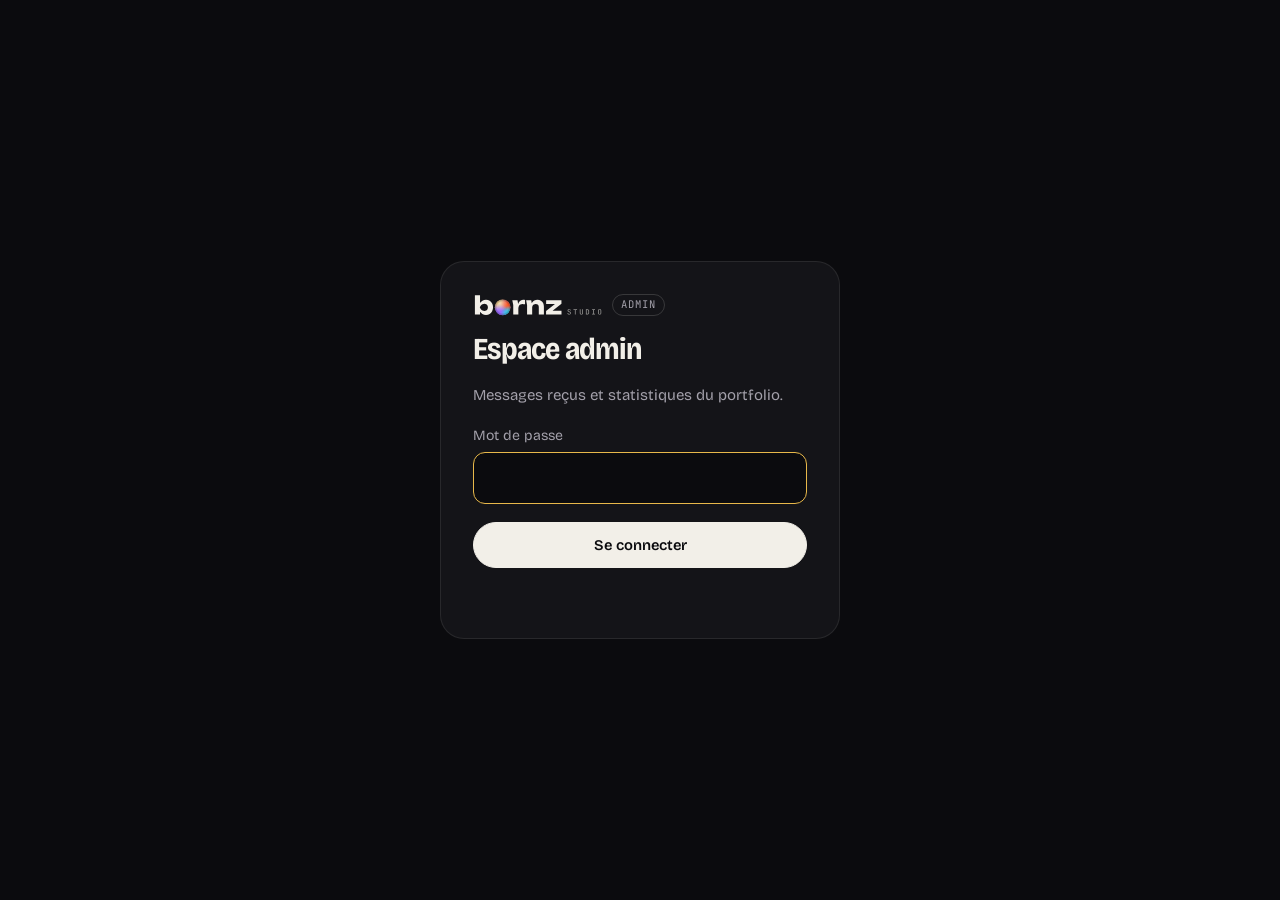
==== commit a21368da: "Nouveau logo Bornz Studio : l'orbe « bornz » en Unbounded 700, le « o » devient une sphère irisée au" ====
--- a/public/admin/index.html
+++ b/public/admin/index.html
@@ -16,7 +16,7 @@
 <!-- ============================================================ Connexion -->
 <div class="login" id="login" hidden>
   <form class="login-card" id="login-form" novalidate>
-    <p class="logo"><svg class="bz bz-line" viewBox="-12 -152 757.12 160" aria-hidden="true" focusable="false"><clipPath id="bz-yolk-login"><path d="M126.2 -3Q132.6 -3 138.7 -9.2Q144.8 -15.4 149.8 -25.6Q154.8 -35.8 157.8 -48.3Q160.8 -60.8 160.8 -73.4Q160.8 -98.4 147.8 -98.4Q141.6 -98.4 135.4 -92.3Q129.2 -86.2 124.3 -76Q119.4 -65.8 116.4 -53.3Q113.4 -40.8 113.4 -28.2Q113.4 -3 126.2 -3Z"/></clipPath><g class="bz-word"><path d="M-4.4 0Q-7.2 0 -7.2 -2Q-7.2 -4.2 -3.2 -4.8L0.8 -5.4Q5.2 -6 6.8 -7.5Q8.4 -9 9.4 -13.2L36.6 -130.8Q37.6 -134.8 36.6 -136.3Q35.6 -137.8 31.6 -138.6L27.6 -139.4Q25 -140 25 -141.6Q25 -144 28.6 -144H66.8Q80.2 -144 88.6 -136.6Q97 -129.2 97 -117.4Q97 -106.2 89 -96.2Q81 -86.2 67.6 -81.6Q66.6 -81.4 66.6 -80.7Q66.6 -80 67.6 -79.6Q78 -75.8 83.4 -67.4Q88.8 -59 88.8 -47.8Q88.8 -34.6 81.8 -23.7Q74.8 -12.8 62.9 -6.4Q51 0 36.4 0ZM50.4 -82.2Q59.2 -82.2 66.5 -86.8Q73.8 -91.4 78.2 -99.3Q82.6 -107.2 82.6 -116.6Q82.6 -127.2 77.3 -133.1Q72 -139 62.6 -139Q52.2 -139 50.4 -131L41.8 -93.2Q40.4 -87.2 42.4 -84.7Q44.4 -82.2 50.4 -82.2ZM37 -5Q47.6 -5 56 -10.7Q64.4 -16.4 69.3 -26.4Q74.2 -36.4 74.2 -48.8Q74.2 -62.4 67.9 -69.8Q61.6 -77.2 50.2 -77.2Q37.8 -77.2 35.6 -66.6L24.6 -18.8Q21.4 -5 37 -5Z"/><path d="M126.6 1.8Q114.2 1.8 107 -8.5Q99.8 -18.8 99.8 -36.4Q99.8 -49.4 104 -61.4Q108.2 -73.4 115.1 -82.8Q122 -92.2 130.5 -97.7Q139 -103.2 147.6 -103.2Q160 -103.2 167.2 -93Q174.4 -82.8 174.4 -65Q174.4 -52 170.2 -40Q166 -28 159.1 -18.6Q152.2 -9.2 143.7 -3.7Q135.2 1.8 126.6 1.8ZM126.2 -3Q132.6 -3 138.7 -9.2Q144.8 -15.4 149.8 -25.6Q154.8 -35.8 157.8 -48.3Q160.8 -60.8 160.8 -73.4Q160.8 -98.4 147.8 -98.4Q141.6 -98.4 135.4 -92.3Q129.2 -86.2 124.3 -76Q119.4 -65.8 116.4 -53.3Q113.4 -40.8 113.4 -28.2Q113.4 -3 126.2 -3Z"/><path d="M191.4 0Q188.6 0 189.2 -2.6L208.2 -82.4Q209.2 -86.8 208.5 -89.3Q207.8 -91.8 204.8 -91.8Q201.2 -91.8 196.9 -86.5Q192.6 -81.2 187.2 -66.4Q186.4 -63.8 184.4 -63.8Q181.4 -63.8 182.8 -67.4Q187.2 -81.2 192.1 -89Q197 -96.8 202 -100Q207 -103.2 211.2 -103.2Q217.8 -103.2 220.6 -98.3Q223.4 -93.4 220.8 -82.2L218.6 -72.8Q218.4 -71.4 219.2 -71.2Q220 -71 220.6 -72.2Q228.2 -89.6 234.4 -96.4Q240.6 -103.2 248.6 -103.2Q254 -103.2 256.7 -100.3Q259.4 -97.4 259.4 -92.4Q259.4 -87.4 257 -84.4Q254.6 -81.4 250.8 -81.4Q247.6 -81.4 246.2 -83Q244.8 -84.6 244.1 -86.7Q243.4 -88.8 242.6 -90.4Q241.8 -92 240 -92Q237 -92 232.2 -84.4Q227.4 -76.8 221.9 -63.9Q216.4 -51 211.3 -35Q206.2 -19 202.4 -2.2Q201.8 0 199.6 0Z"/><path d="M262.8 -2.6 281.8 -82.4Q282.8 -86.8 282.1 -89.3Q281.4 -91.8 278.4 -91.8Q274.8 -91.8 270.5 -86.5Q266.2 -81.2 260.8 -66.4Q260 -63.8 258 -63.8Q255 -63.8 256.4 -67.4Q260.8 -81.2 265.7 -89Q270.6 -96.8 275.6 -100Q280.6 -103.2 284.8 -103.2Q291.4 -103.2 294.2 -98.3Q297 -93.4 294.4 -82.2L289.4 -60.6Q289.2 -59.2 290 -59Q290.8 -58.8 291.4 -60Q299.2 -76.2 306.4 -85.7Q313.6 -95.2 320 -99.2Q326.4 -103.2 331.6 -103.2Q339 -103.2 342.4 -97.2Q345.8 -91.2 342.4 -78.8L327.2 -20.8Q325.8 -15.2 327 -12.4Q328.2 -9.6 331.4 -9.6Q335.4 -9.6 339.3 -14.9Q343.2 -20.2 347.4 -35Q348 -37.2 350 -37.2Q351.6 -37.2 351.9 -36Q352.2 -34.8 351.8 -33.2Q348 -19.6 343.6 -11.9Q339.2 -4.2 334.7 -1.2Q330.2 1.8 325.6 1.8Q318.4 1.8 314.8 -4.2Q311.2 -10.2 314.4 -22.8L329.8 -80.8Q332 -88.6 330.5 -91.6Q329 -94.6 326.2 -94.6Q321.8 -94.6 316.2 -89.1Q310.6 -83.6 304.8 -74.1Q299 -64.6 293.4 -52.6Q287.8 -40.6 283.3 -27.6Q278.8 -14.6 276 -2.2Q275.4 0 273.2 0H265Q262.2 0 262.8 -2.6Z"/><path d="M356.4 1.8Q353.8 1.8 353.8 -1.2Q353.8 -5 357.1 -8.7Q360.4 -12.4 365.6 -15.4L414.6 -80.2Q415.6 -81.8 415.1 -82.3Q414.6 -82.8 413.2 -82.2Q410.8 -81.2 407.6 -81.2Q402.4 -81.2 397.7 -83.3Q393 -85.4 389 -87.4Q385 -89.4 381.2 -89.4Q375.4 -89.4 372.6 -83.9Q369.8 -78.4 369.8 -66.4Q369.8 -63.8 367.4 -63.8Q365 -63.8 365 -67.4Q365 -81.2 368.3 -89Q371.6 -96.8 376.6 -100Q381.6 -103.2 386.8 -103.2Q392.6 -103.2 396.4 -101Q400.2 -98.8 403.2 -95.9Q406.2 -93 409.6 -90.8Q413 -88.6 418.4 -88.6Q420.8 -88.6 421.6 -91Q423.8 -95.6 427.2 -99.4Q430.6 -103.2 433.6 -103.2Q436.8 -103.2 436.8 -100Q436.8 -97.2 434.7 -95Q432.6 -92.8 428.9 -89.6Q425.2 -86.4 420.6 -80.2L375.2 -19.8Q374.4 -18.8 375 -18.1Q375.6 -17.4 377 -18Q379.4 -19 382.4 -19Q386.8 -19 391.6 -17.3Q396.4 -15.6 401.1 -13.8Q405.8 -12 409.4 -12Q415.2 -12 418 -17.3Q420.8 -22.6 420.8 -34.6Q420.8 -37.2 423.2 -37.2Q425.6 -37.2 425.6 -33.6Q425.6 -20.2 422.3 -12.4Q419 -4.6 414 -1.4Q409 1.8 403.8 1.8Q398.4 1.8 394.4 -0.3Q390.4 -2.4 387.1 -5Q383.8 -7.6 380.8 -9.6Q377.8 -11.6 374.2 -11.6Q369.6 -11.6 367.8 -8.4Q365.8 -4.2 362.5 -1.2Q359.2 1.8 356.4 1.8Z"/></g><g clip-path="url(#bz-yolk-login)"><rect class="bz-fill" x="110" y="-101" width="53" height="101"/></g><path class="bz-studio" transform="translate(471 0)" d="M16.97 0.56Q12.82 0.56 9.86 -0.81Q6.89 -2.18 5.26 -4.73Q3.64 -7.28 3.64 -10.81H9.63Q9.63 -8.01 11.59 -6.41Q13.55 -4.82 17.02 -4.82Q20.27 -4.82 22.12 -6.38Q23.97 -7.95 23.97 -10.7Q23.97 -12.99 22.71 -14.67Q21.45 -16.35 19.1 -16.97L13.94 -18.48Q9.46 -19.77 7.03 -22.88Q4.59 -25.98 4.59 -30.3Q4.59 -33.66 6.1 -36.18Q7.62 -38.7 10.42 -40.1Q13.22 -41.5 17.02 -41.5Q22.62 -41.5 26.01 -38.47Q29.4 -35.45 29.46 -30.35H23.41Q23.41 -33.04 21.7 -34.58Q19.99 -36.12 16.91 -36.12Q13.94 -36.12 12.26 -34.69Q10.58 -33.26 10.58 -30.69Q10.58 -28.39 11.84 -26.71Q13.1 -25.03 15.46 -24.36L20.66 -22.79Q25.14 -21.56 27.55 -18.42Q29.96 -15.29 29.96 -10.92Q29.96 -7.5 28.34 -4.9Q26.71 -2.3 23.8 -0.87Q20.89 0.56 16.97 0.56ZM60.38 0V-35.34H49.46V-40.94H77.34V-35.34H66.42V0ZM110 0.56Q104.12 0.56 100.93 -2.66Q97.74 -5.88 97.74 -11.42V-40.88H103.78V-11.42Q103.78 -8.34 105.32 -6.55Q106.86 -4.76 110 -4.76Q113.08 -4.76 114.65 -6.55Q116.22 -8.34 116.22 -11.42V-40.88H122.26V-11.42Q122.26 -5.88 119.07 -2.66Q115.88 0.56 110 0.56ZM144.45 0V-40.88H155.87Q159.9 -40.88 162.87 -39.34Q165.84 -37.8 167.49 -35Q169.14 -32.2 169.14 -28.39V-12.54Q169.14 -8.79 167.49 -5.94Q165.84 -3.08 162.87 -1.54Q159.9 0 155.87 0ZM150.5 -5.49H155.87Q159.23 -5.49 161.16 -7.36Q163.1 -9.24 163.1 -12.54V-28.39Q163.1 -31.64 161.16 -33.52Q159.23 -35.39 155.87 -35.39H150.5ZM191.89 0V-5.38H200.12V-35.5H191.89V-40.88H214.51V-35.5H206.28V-5.38H214.51V0ZM249.8 0.56Q245.99 0.56 243.22 -0.87Q240.45 -2.3 238.96 -5.01Q237.48 -7.73 237.48 -11.37V-29.51Q237.48 -33.21 238.96 -35.9Q240.45 -38.58 243.22 -40.01Q245.99 -41.44 249.8 -41.44Q253.61 -41.44 256.38 -40.01Q259.15 -38.58 260.64 -35.9Q262.12 -33.21 262.12 -29.57V-11.37Q262.12 -7.73 260.64 -5.01Q259.15 -2.3 256.38 -0.87Q253.61 0.56 249.8 0.56ZM249.8 -4.82Q252.88 -4.82 254.48 -6.52Q256.07 -8.23 256.07 -11.37V-29.51Q256.07 -32.7 254.48 -34.38Q252.88 -36.06 249.8 -36.06Q246.78 -36.06 245.15 -34.38Q243.53 -32.7 243.53 -29.51V-11.37Q243.53 -8.23 245.15 -6.52Q246.78 -4.82 249.8 -4.82Z"/></svg><span class="sr-only">Bornz Studio</span> <em>admin</em></p>
+    <p class="logo"><svg class="bz bz-line" viewBox="-4 -164 1030.16 176" aria-hidden="true" focusable="false"><g class="bz-word"><path d="M11.2 -154H52.2V-81L46.8 -70.6V-41.8L52.2 -31.8V0H11.2ZM39 -57Q41.8 -75.6 50 -89.1Q58.2 -102.6 71.1 -110.1Q84 -117.6 100 -117.6Q116.8 -117.6 129.5 -110Q142.2 -102.4 149.3 -88.8Q156.4 -75.2 156.4 -57Q156.4 -39.2 149.3 -25.5Q142.2 -11.8 129.5 -4.3Q116.8 3.2 100 3.2Q83.8 3.2 71 -4.3Q58.2 -11.8 50 -25.4Q41.8 -39 39 -57ZM115.2 -57Q115.2 -65.6 111.7 -72.2Q108.2 -78.8 102 -82.6Q95.8 -86.4 87.6 -86.4Q79.4 -86.4 72 -82.6Q64.6 -78.8 59 -72.2Q53.4 -65.6 50.4 -57Q53.4 -48.6 59 -42Q64.6 -35.4 72 -31.7Q79.4 -28 87.6 -28Q95.8 -28 102 -31.7Q108.2 -35.4 111.7 -42Q115.2 -48.6 115.2 -57Z"/><path d="M310.4 -114.2H352L358.8 -73.4V0H318V-75.8ZM412.4 -116V-81.2Q406.4 -82.4 401.1 -82.9Q395.8 -83.4 391.4 -83.4Q382.6 -83.4 375.2 -79.9Q367.8 -76.4 363.3 -68.4Q358.8 -60.4 358.8 -47L351 -56.6Q352.6 -69 355.8 -79.9Q359 -90.8 364.5 -99.3Q370 -107.8 378.2 -112.7Q386.4 -117.6 398.2 -117.6Q401.6 -117.6 405.2 -117.2Q408.8 -116.8 412.4 -116Z"/><path d="M421 -114.2H462L469.4 -68.6V0H428.6V-74.8ZM511.4 -117.6Q527.8 -117.6 539.4 -111Q551 -104.4 557.1 -92.4Q563.2 -80.4 563.2 -64V0H522.4V-58Q522.4 -70.8 515.9 -77.6Q509.4 -84.4 497.2 -84.4Q488.8 -84.4 482.5 -80.8Q476.2 -77.2 472.8 -70.6Q469.4 -64 469.4 -55L456.8 -61.6Q459.2 -79.8 467 -92.3Q474.8 -104.8 486.2 -111.2Q497.6 -117.6 511.4 -117.6Z"/><path d="M580.6 0V-28.4L659.4 -90.4L688.2 -85H581.2V-114.2H703.6V-85.8L625 -24L600.6 -29.4H704V0Z"/></g><defs><clipPath id="bzlk"><circle cx="233.4" cy="-57.2" r="63"/></clipPath><radialGradient id="bzla"><stop offset="0" style="stop-color:var(--accent, #e8b84a)"/><stop offset=".42" style="stop-color:var(--accent, #e8b84a)" stop-opacity=".78"/><stop offset="1" style="stop-color:var(--accent, #e8b84a)" stop-opacity="0"/></radialGradient><radialGradient id="bzlo"><stop offset="0" stop-color="#ff5a1f"/><stop offset=".42" stop-color="#ff5a1f" stop-opacity=".78"/><stop offset="1" stop-color="#ff5a1f" stop-opacity="0"/></radialGradient><radialGradient id="bzlb"><stop offset="0" style="stop-color:var(--accent2, #9b6bff)"/><stop offset=".42" style="stop-color:var(--accent2, #9b6bff)" stop-opacity=".78"/><stop offset="1" style="stop-color:var(--accent2, #9b6bff)" stop-opacity="0"/></radialGradient><radialGradient id="bzlc"><stop offset="0" stop-color="#2fd3e6"/><stop offset=".42" stop-color="#2fd3e6" stop-opacity=".78"/><stop offset="1" stop-color="#2fd3e6" stop-opacity="0"/></radialGradient><radialGradient id="bzlh" cx=".32" cy=".26" r=".5"><stop offset="0" stop-color="#fff" stop-opacity=".55"/><stop offset="1" stop-color="#fff" stop-opacity="0"/></radialGradient><radialGradient id="bzls"><stop offset=".7" stop-opacity="0"/><stop offset="1" stop-opacity=".28"/></radialGradient></defs><g class="bz-orb"><g clip-path="url(#bzlk)"><circle cx="233.4" cy="-57.2" r="63" style="fill:var(--accent2, #9b6bff)"/><g class="bz-swirl" style="transform-origin:233.4px -57.2px"><circle cx="198.75" cy="-95" r="78.75" fill="url(#bzla)"/><circle cx="274.35" cy="-79.25" r="66.15" fill="url(#bzlo)"/><circle cx="205.05" cy="-13.1" r="72.45" fill="url(#bzlb)"/><circle cx="277.5" cy="-9.95" r="59.85" fill="url(#bzlc)"/></g><circle cx="233.4" cy="-57.2" r="63" fill="url(#bzlh)"/><circle cx="233.4" cy="-57.2" r="63" fill="url(#bzls)"/></g></g><path class="bz-studio" transform="translate(748.0 0)" d="M17.57 0.58Q13.28 0.58 10.21 -0.84Q7.13 -2.26 5.45 -4.9Q3.77 -7.54 3.77 -11.19H9.98Q9.98 -8.29 12.01 -6.64Q14.04 -4.99 17.63 -4.99Q21 -4.99 22.91 -6.61Q24.82 -8.24 24.82 -11.08Q24.82 -13.46 23.52 -15.2Q22.21 -16.94 19.78 -17.57L14.44 -19.14Q9.8 -20.47 7.28 -23.69Q4.76 -26.91 4.76 -31.38Q4.76 -34.86 6.32 -37.47Q7.89 -40.08 10.79 -41.53Q13.69 -42.98 17.63 -42.98Q23.43 -42.98 26.94 -39.85Q30.45 -36.71 30.51 -31.44H24.24Q24.24 -34.22 22.48 -35.81Q20.71 -37.41 17.52 -37.41Q14.44 -37.41 12.7 -35.93Q10.96 -34.45 10.96 -31.78Q10.96 -29.41 12.27 -27.67Q13.57 -25.93 16.01 -25.23L21.4 -23.61Q26.04 -22.33 28.54 -19.08Q31.03 -15.83 31.03 -11.31Q31.03 -7.77 29.35 -5.08Q27.67 -2.38 24.65 -0.9Q21.63 0.58 17.57 0.58ZM63.07 0V-36.6H51.76V-42.4H80.64V-36.6H69.33V0ZM115 0.58Q108.91 0.58 105.6 -2.76Q102.3 -6.09 102.3 -11.83V-42.34H108.56V-11.83Q108.56 -8.64 110.16 -6.79Q111.75 -4.93 115 -4.93Q118.19 -4.93 119.81 -6.79Q121.44 -8.64 121.44 -11.83V-42.34H127.7V-11.83Q127.7 -6.09 124.4 -2.76Q121.09 0.58 115 0.58ZM151.21 0V-42.34H163.05Q167.22 -42.34 170.3 -40.75Q173.37 -39.15 175.08 -36.25Q176.79 -33.35 176.79 -29.41V-12.99Q176.79 -9.11 175.08 -6.15Q173.37 -3.19 170.3 -1.59Q167.22 0 163.05 0ZM157.48 -5.68H163.05Q166.53 -5.68 168.53 -7.63Q170.53 -9.57 170.53 -12.99V-29.41Q170.53 -32.77 168.53 -34.71Q166.53 -36.66 163.05 -36.66H157.48ZM200.88 0V-5.57H209.41V-36.77H200.88V-42.34H224.32V-36.77H215.79V-5.57H224.32V0ZM261.4 0.58Q257.46 0.58 254.59 -0.9Q251.71 -2.38 250.18 -5.19Q248.64 -8 248.64 -11.77V-30.57Q248.64 -34.39 250.18 -37.18Q251.71 -39.96 254.59 -41.44Q257.46 -42.92 261.4 -42.92Q265.34 -42.92 268.22 -41.44Q271.09 -39.96 272.62 -37.18Q274.16 -34.39 274.16 -30.62V-11.77Q274.16 -8 272.62 -5.19Q271.09 -2.38 268.22 -0.9Q265.34 0.58 261.4 0.58ZM261.4 -4.99Q264.59 -4.99 266.24 -6.76Q267.9 -8.53 267.9 -11.77V-30.57Q267.9 -33.87 266.24 -35.61Q264.59 -37.35 261.4 -37.35Q258.27 -37.35 256.59 -35.61Q254.9 -33.87 254.9 -30.57V-11.77Q254.9 -8.53 256.59 -6.76Q258.27 -4.99 261.4 -4.99Z"/></svg><span class="sr-only">Bornz Studio</span> <em>admin</em></p>
     <h1>Espace admin</h1>
     <p class="muted">Messages reçus et statistiques du portfolio.</p>
     <label class="field" for="password"><span>Mot de passe</span>
@@ -30,7 +30,7 @@
 <!-- ============================================================ Application -->
 <div class="app" id="app" hidden>
   <header class="top">
-    <a class="logo" href="/" target="_blank" rel="noopener"><svg class="bz bz-line" viewBox="-12 -152 757.12 160" aria-hidden="true" focusable="false"><clipPath id="bz-yolk-top"><path d="M126.2 -3Q132.6 -3 138.7 -9.2Q144.8 -15.4 149.8 -25.6Q154.8 -35.8 157.8 -48.3Q160.8 -60.8 160.8 -73.4Q160.8 -98.4 147.8 -98.4Q141.6 -98.4 135.4 -92.3Q129.2 -86.2 124.3 -76Q119.4 -65.8 116.4 -53.3Q113.4 -40.8 113.4 -28.2Q113.4 -3 126.2 -3Z"/></clipPath><g class="bz-word"><path d="M-4.4 0Q-7.2 0 -7.2 -2Q-7.2 -4.2 -3.2 -4.8L0.8 -5.4Q5.2 -6 6.8 -7.5Q8.4 -9 9.4 -13.2L36.6 -130.8Q37.6 -134.8 36.6 -136.3Q35.6 -137.8 31.6 -138.6L27.6 -139.4Q25 -140 25 -141.6Q25 -144 28.6 -144H66.8Q80.2 -144 88.6 -136.6Q97 -129.2 97 -117.4Q97 -106.2 89 -96.2Q81 -86.2 67.6 -81.6Q66.6 -81.4 66.6 -80.7Q66.6 -80 67.6 -79.6Q78 -75.8 83.4 -67.4Q88.8 -59 88.8 -47.8Q88.8 -34.6 81.8 -23.7Q74.8 -12.8 62.9 -6.4Q51 0 36.4 0ZM50.4 -82.2Q59.2 -82.2 66.5 -86.8Q73.8 -91.4 78.2 -99.3Q82.6 -107.2 82.6 -116.6Q82.6 -127.2 77.3 -133.1Q72 -139 62.6 -139Q52.2 -139 50.4 -131L41.8 -93.2Q40.4 -87.2 42.4 -84.7Q44.4 -82.2 50.4 -82.2ZM37 -5Q47.6 -5 56 -10.7Q64.4 -16.4 69.3 -26.4Q74.2 -36.4 74.2 -48.8Q74.2 -62.4 67.9 -69.8Q61.6 -77.2 50.2 -77.2Q37.8 -77.2 35.6 -66.6L24.6 -18.8Q21.4 -5 37 -5Z"/><path d="M126.6 1.8Q114.2 1.8 107 -8.5Q99.8 -18.8 99.8 -36.4Q99.8 -49.4 104 -61.4Q108.2 -73.4 115.1 -82.8Q122 -92.2 130.5 -97.7Q139 -103.2 147.6 -103.2Q160 -103.2 167.2 -93Q174.4 -82.8 174.4 -65Q174.4 -52 170.2 -40Q166 -28 159.1 -18.6Q152.2 -9.2 143.7 -3.7Q135.2 1.8 126.6 1.8ZM126.2 -3Q132.6 -3 138.7 -9.2Q144.8 -15.4 149.8 -25.6Q154.8 -35.8 157.8 -48.3Q160.8 -60.8 160.8 -73.4Q160.8 -98.4 147.8 -98.4Q141.6 -98.4 135.4 -92.3Q129.2 -86.2 124.3 -76Q119.4 -65.8 116.4 -53.3Q113.4 -40.8 113.4 -28.2Q113.4 -3 126.2 -3Z"/><path d="M191.4 0Q188.6 0 189.2 -2.6L208.2 -82.4Q209.2 -86.8 208.5 -89.3Q207.8 -91.8 204.8 -91.8Q201.2 -91.8 196.9 -86.5Q192.6 -81.2 187.2 -66.4Q186.4 -63.8 184.4 -63.8Q181.4 -63.8 182.8 -67.4Q187.2 -81.2 192.1 -89Q197 -96.8 202 -100Q207 -103.2 211.2 -103.2Q217.8 -103.2 220.6 -98.3Q223.4 -93.4 220.8 -82.2L218.6 -72.8Q218.4 -71.4 219.2 -71.2Q220 -71 220.6 -72.2Q228.2 -89.6 234.4 -96.4Q240.6 -103.2 248.6 -103.2Q254 -103.2 256.7 -100.3Q259.4 -97.4 259.4 -92.4Q259.4 -87.4 257 -84.4Q254.6 -81.4 250.8 -81.4Q247.6 -81.4 246.2 -83Q244.8 -84.6 244.1 -86.7Q243.4 -88.8 242.6 -90.4Q241.8 -92 240 -92Q237 -92 232.2 -84.4Q227.4 -76.8 221.9 -63.9Q216.4 -51 211.3 -35Q206.2 -19 202.4 -2.2Q201.8 0 199.6 0Z"/><path d="M262.8 -2.6 281.8 -82.4Q282.8 -86.8 282.1 -89.3Q281.4 -91.8 278.4 -91.8Q274.8 -91.8 270.5 -86.5Q266.2 -81.2 260.8 -66.4Q260 -63.8 258 -63.8Q255 -63.8 256.4 -67.4Q260.8 -81.2 265.7 -89Q270.6 -96.8 275.6 -100Q280.6 -103.2 284.8 -103.2Q291.4 -103.2 294.2 -98.3Q297 -93.4 294.4 -82.2L289.4 -60.6Q289.2 -59.2 290 -59Q290.8 -58.8 291.4 -60Q299.2 -76.2 306.4 -85.7Q313.6 -95.2 320 -99.2Q326.4 -103.2 331.6 -103.2Q339 -103.2 342.4 -97.2Q345.8 -91.2 342.4 -78.8L327.2 -20.8Q325.8 -15.2 327 -12.4Q328.2 -9.6 331.4 -9.6Q335.4 -9.6 339.3 -14.9Q343.2 -20.2 347.4 -35Q348 -37.2 350 -37.2Q351.6 -37.2 351.9 -36Q352.2 -34.8 351.8 -33.2Q348 -19.6 343.6 -11.9Q339.2 -4.2 334.7 -1.2Q330.2 1.8 325.6 1.8Q318.4 1.8 314.8 -4.2Q311.2 -10.2 314.4 -22.8L329.8 -80.8Q332 -88.6 330.5 -91.6Q329 -94.6 326.2 -94.6Q321.8 -94.6 316.2 -89.1Q310.6 -83.6 304.8 -74.1Q299 -64.6 293.4 -52.6Q287.8 -40.6 283.3 -27.6Q278.8 -14.6 276 -2.2Q275.4 0 273.2 0H265Q262.2 0 262.8 -2.6Z"/><path d="M356.4 1.8Q353.8 1.8 353.8 -1.2Q353.8 -5 357.1 -8.7Q360.4 -12.4 365.6 -15.4L414.6 -80.2Q415.6 -81.8 415.1 -82.3Q414.6 -82.8 413.2 -82.2Q410.8 -81.2 407.6 -81.2Q402.4 -81.2 397.7 -83.3Q393 -85.4 389 -87.4Q385 -89.4 381.2 -89.4Q375.4 -89.4 372.6 -83.9Q369.8 -78.4 369.8 -66.4Q369.8 -63.8 367.4 -63.8Q365 -63.8 365 -67.4Q365 -81.2 368.3 -89Q371.6 -96.8 376.6 -100Q381.6 -103.2 386.8 -103.2Q392.6 -103.2 396.4 -101Q400.2 -98.8 403.2 -95.9Q406.2 -93 409.6 -90.8Q413 -88.6 418.4 -88.6Q420.8 -88.6 421.6 -91Q423.8 -95.6 427.2 -99.4Q430.6 -103.2 433.6 -103.2Q436.8 -103.2 436.8 -100Q436.8 -97.2 434.7 -95Q432.6 -92.8 428.9 -89.6Q425.2 -86.4 420.6 -80.2L375.2 -19.8Q374.4 -18.8 375 -18.1Q375.6 -17.4 377 -18Q379.4 -19 382.4 -19Q386.8 -19 391.6 -17.3Q396.4 -15.6 401.1 -13.8Q405.8 -12 409.4 -12Q415.2 -12 418 -17.3Q420.8 -22.6 420.8 -34.6Q420.8 -37.2 423.2 -37.2Q425.6 -37.2 425.6 -33.6Q425.6 -20.2 422.3 -12.4Q419 -4.6 414 -1.4Q409 1.8 403.8 1.8Q398.4 1.8 394.4 -0.3Q390.4 -2.4 387.1 -5Q383.8 -7.6 380.8 -9.6Q377.8 -11.6 374.2 -11.6Q369.6 -11.6 367.8 -8.4Q365.8 -4.2 362.5 -1.2Q359.2 1.8 356.4 1.8Z"/></g><g clip-path="url(#bz-yolk-top)"><rect class="bz-fill" x="110" y="-101" width="53" height="101"/></g><path class="bz-studio" transform="translate(471 0)" d="M16.97 0.56Q12.82 0.56 9.86 -0.81Q6.89 -2.18 5.26 -4.73Q3.64 -7.28 3.64 -10.81H9.63Q9.63 -8.01 11.59 -6.41Q13.55 -4.82 17.02 -4.82Q20.27 -4.82 22.12 -6.38Q23.97 -7.95 23.97 -10.7Q23.97 -12.99 22.71 -14.67Q21.45 -16.35 19.1 -16.97L13.94 -18.48Q9.46 -19.77 7.03 -22.88Q4.59 -25.98 4.59 -30.3Q4.59 -33.66 6.1 -36.18Q7.62 -38.7 10.42 -40.1Q13.22 -41.5 17.02 -41.5Q22.62 -41.5 26.01 -38.47Q29.4 -35.45 29.46 -30.35H23.41Q23.41 -33.04 21.7 -34.58Q19.99 -36.12 16.91 -36.12Q13.94 -36.12 12.26 -34.69Q10.58 -33.26 10.58 -30.69Q10.58 -28.39 11.84 -26.71Q13.1 -25.03 15.46 -24.36L20.66 -22.79Q25.14 -21.56 27.55 -18.42Q29.96 -15.29 29.96 -10.92Q29.96 -7.5 28.34 -4.9Q26.71 -2.3 23.8 -0.87Q20.89 0.56 16.97 0.56ZM60.38 0V-35.34H49.46V-40.94H77.34V-35.34H66.42V0ZM110 0.56Q104.12 0.56 100.93 -2.66Q97.74 -5.88 97.74 -11.42V-40.88H103.78V-11.42Q103.78 -8.34 105.32 -6.55Q106.86 -4.76 110 -4.76Q113.08 -4.76 114.65 -6.55Q116.22 -8.34 116.22 -11.42V-40.88H122.26V-11.42Q122.26 -5.88 119.07 -2.66Q115.88 0.56 110 0.56ZM144.45 0V-40.88H155.87Q159.9 -40.88 162.87 -39.34Q165.84 -37.8 167.49 -35Q169.14 -32.2 169.14 -28.39V-12.54Q169.14 -8.79 167.49 -5.94Q165.84 -3.08 162.87 -1.54Q159.9 0 155.87 0ZM150.5 -5.49H155.87Q159.23 -5.49 161.16 -7.36Q163.1 -9.24 163.1 -12.54V-28.39Q163.1 -31.64 161.16 -33.52Q159.23 -35.39 155.87 -35.39H150.5ZM191.89 0V-5.38H200.12V-35.5H191.89V-40.88H214.51V-35.5H206.28V-5.38H214.51V0ZM249.8 0.56Q245.99 0.56 243.22 -0.87Q240.45 -2.3 238.96 -5.01Q237.48 -7.73 237.48 -11.37V-29.51Q237.48 -33.21 238.96 -35.9Q240.45 -38.58 243.22 -40.01Q245.99 -41.44 249.8 -41.44Q253.61 -41.44 256.38 -40.01Q259.15 -38.58 260.64 -35.9Q262.12 -33.21 262.12 -29.57V-11.37Q262.12 -7.73 260.64 -5.01Q259.15 -2.3 256.38 -0.87Q253.61 0.56 249.8 0.56ZM249.8 -4.82Q252.88 -4.82 254.48 -6.52Q256.07 -8.23 256.07 -11.37V-29.51Q256.07 -32.7 254.48 -34.38Q252.88 -36.06 249.8 -36.06Q246.78 -36.06 245.15 -34.38Q243.53 -32.7 243.53 -29.51V-11.37Q243.53 -8.23 245.15 -6.52Q246.78 -4.82 249.8 -4.82Z"/></svg><span class="sr-only">Bornz Studio</span> <em>admin</em></a>
+    <a class="logo" href="/" target="_blank" rel="noopener"><svg class="bz bz-line" viewBox="-4 -164 1030.16 176" aria-hidden="true" focusable="false"><g class="bz-word"><path d="M11.2 -154H52.2V-81L46.8 -70.6V-41.8L52.2 -31.8V0H11.2ZM39 -57Q41.8 -75.6 50 -89.1Q58.2 -102.6 71.1 -110.1Q84 -117.6 100 -117.6Q116.8 -117.6 129.5 -110Q142.2 -102.4 149.3 -88.8Q156.4 -75.2 156.4 -57Q156.4 -39.2 149.3 -25.5Q142.2 -11.8 129.5 -4.3Q116.8 3.2 100 3.2Q83.8 3.2 71 -4.3Q58.2 -11.8 50 -25.4Q41.8 -39 39 -57ZM115.2 -57Q115.2 -65.6 111.7 -72.2Q108.2 -78.8 102 -82.6Q95.8 -86.4 87.6 -86.4Q79.4 -86.4 72 -82.6Q64.6 -78.8 59 -72.2Q53.4 -65.6 50.4 -57Q53.4 -48.6 59 -42Q64.6 -35.4 72 -31.7Q79.4 -28 87.6 -28Q95.8 -28 102 -31.7Q108.2 -35.4 111.7 -42Q115.2 -48.6 115.2 -57Z"/><path d="M310.4 -114.2H352L358.8 -73.4V0H318V-75.8ZM412.4 -116V-81.2Q406.4 -82.4 401.1 -82.9Q395.8 -83.4 391.4 -83.4Q382.6 -83.4 375.2 -79.9Q367.8 -76.4 363.3 -68.4Q358.8 -60.4 358.8 -47L351 -56.6Q352.6 -69 355.8 -79.9Q359 -90.8 364.5 -99.3Q370 -107.8 378.2 -112.7Q386.4 -117.6 398.2 -117.6Q401.6 -117.6 405.2 -117.2Q408.8 -116.8 412.4 -116Z"/><path d="M421 -114.2H462L469.4 -68.6V0H428.6V-74.8ZM511.4 -117.6Q527.8 -117.6 539.4 -111Q551 -104.4 557.1 -92.4Q563.2 -80.4 563.2 -64V0H522.4V-58Q522.4 -70.8 515.9 -77.6Q509.4 -84.4 497.2 -84.4Q488.8 -84.4 482.5 -80.8Q476.2 -77.2 472.8 -70.6Q469.4 -64 469.4 -55L456.8 -61.6Q459.2 -79.8 467 -92.3Q474.8 -104.8 486.2 -111.2Q497.6 -117.6 511.4 -117.6Z"/><path d="M580.6 0V-28.4L659.4 -90.4L688.2 -85H581.2V-114.2H703.6V-85.8L625 -24L600.6 -29.4H704V0Z"/></g><defs><clipPath id="bztk"><circle cx="233.4" cy="-57.2" r="63"/></clipPath><radialGradient id="bzta"><stop offset="0" style="stop-color:var(--accent, #e8b84a)"/><stop offset=".42" style="stop-color:var(--accent, #e8b84a)" stop-opacity=".78"/><stop offset="1" style="stop-color:var(--accent, #e8b84a)" stop-opacity="0"/></radialGradient><radialGradient id="bzto"><stop offset="0" stop-color="#ff5a1f"/><stop offset=".42" stop-color="#ff5a1f" stop-opacity=".78"/><stop offset="1" stop-color="#ff5a1f" stop-opacity="0"/></radialGradient><radialGradient id="bztb"><stop offset="0" style="stop-color:var(--accent2, #9b6bff)"/><stop offset=".42" style="stop-color:var(--accent2, #9b6bff)" stop-opacity=".78"/><stop offset="1" style="stop-color:var(--accent2, #9b6bff)" stop-opacity="0"/></radialGradient><radialGradient id="bztc"><stop offset="0" stop-color="#2fd3e6"/><stop offset=".42" stop-color="#2fd3e6" stop-opacity=".78"/><stop offset="1" stop-color="#2fd3e6" stop-opacity="0"/></radialGradient><radialGradient id="bzth" cx=".32" cy=".26" r=".5"><stop offset="0" stop-color="#fff" stop-opacity=".55"/><stop offset="1" stop-color="#fff" stop-opacity="0"/></radialGradient><radialGradient id="bzts"><stop offset=".7" stop-opacity="0"/><stop offset="1" stop-opacity=".28"/></radialGradient></defs><g class="bz-orb"><g clip-path="url(#bztk)"><circle cx="233.4" cy="-57.2" r="63" style="fill:var(--accent2, #9b6bff)"/><g class="bz-swirl" style="transform-origin:233.4px -57.2px"><circle cx="198.75" cy="-95" r="78.75" fill="url(#bzta)"/><circle cx="274.35" cy="-79.25" r="66.15" fill="url(#bzto)"/><circle cx="205.05" cy="-13.1" r="72.45" fill="url(#bztb)"/><circle cx="277.5" cy="-9.95" r="59.85" fill="url(#bztc)"/></g><circle cx="233.4" cy="-57.2" r="63" fill="url(#bzth)"/><circle cx="233.4" cy="-57.2" r="63" fill="url(#bzts)"/></g></g><path class="bz-studio" transform="translate(748.0 0)" d="M17.57 0.58Q13.28 0.58 10.21 -0.84Q7.13 -2.26 5.45 -4.9Q3.77 -7.54 3.77 -11.19H9.98Q9.98 -8.29 12.01 -6.64Q14.04 -4.99 17.63 -4.99Q21 -4.99 22.91 -6.61Q24.82 -8.24 24.82 -11.08Q24.82 -13.46 23.52 -15.2Q22.21 -16.94 19.78 -17.57L14.44 -19.14Q9.8 -20.47 7.28 -23.69Q4.76 -26.91 4.76 -31.38Q4.76 -34.86 6.32 -37.47Q7.89 -40.08 10.79 -41.53Q13.69 -42.98 17.63 -42.98Q23.43 -42.98 26.94 -39.85Q30.45 -36.71 30.51 -31.44H24.24Q24.24 -34.22 22.48 -35.81Q20.71 -37.41 17.52 -37.41Q14.44 -37.41 12.7 -35.93Q10.96 -34.45 10.96 -31.78Q10.96 -29.41 12.27 -27.67Q13.57 -25.93 16.01 -25.23L21.4 -23.61Q26.04 -22.33 28.54 -19.08Q31.03 -15.83 31.03 -11.31Q31.03 -7.77 29.35 -5.08Q27.67 -2.38 24.65 -0.9Q21.63 0.58 17.57 0.58ZM63.07 0V-36.6H51.76V-42.4H80.64V-36.6H69.33V0ZM115 0.58Q108.91 0.58 105.6 -2.76Q102.3 -6.09 102.3 -11.83V-42.34H108.56V-11.83Q108.56 -8.64 110.16 -6.79Q111.75 -4.93 115 -4.93Q118.19 -4.93 119.81 -6.79Q121.44 -8.64 121.44 -11.83V-42.34H127.7V-11.83Q127.7 -6.09 124.4 -2.76Q121.09 0.58 115 0.58ZM151.21 0V-42.34H163.05Q167.22 -42.34 170.3 -40.75Q173.37 -39.15 175.08 -36.25Q176.79 -33.35 176.79 -29.41V-12.99Q176.79 -9.11 175.08 -6.15Q173.37 -3.19 170.3 -1.59Q167.22 0 163.05 0ZM157.48 -5.68H163.05Q166.53 -5.68 168.53 -7.63Q170.53 -9.57 170.53 -12.99V-29.41Q170.53 -32.77 168.53 -34.71Q166.53 -36.66 163.05 -36.66H157.48ZM200.88 0V-5.57H209.41V-36.77H200.88V-42.34H224.32V-36.77H215.79V-5.57H224.32V0ZM261.4 0.58Q257.46 0.58 254.59 -0.9Q251.71 -2.38 250.18 -5.19Q248.64 -8 248.64 -11.77V-30.57Q248.64 -34.39 250.18 -37.18Q251.71 -39.96 254.59 -41.44Q257.46 -42.92 261.4 -42.92Q265.34 -42.92 268.22 -41.44Q271.09 -39.96 272.62 -37.18Q274.16 -34.39 274.16 -30.62V-11.77Q274.16 -8 272.62 -5.19Q271.09 -2.38 268.22 -0.9Q265.34 0.58 261.4 0.58ZM261.4 -4.99Q264.59 -4.99 266.24 -6.76Q267.9 -8.53 267.9 -11.77V-30.57Q267.9 -33.87 266.24 -35.61Q264.59 -37.35 261.4 -37.35Q258.27 -37.35 256.59 -35.61Q254.9 -33.87 254.9 -30.57V-11.77Q254.9 -8.53 256.59 -6.76Q258.27 -4.99 261.4 -4.99Z"/></svg><span class="sr-only">Bornz Studio</span> <em>admin</em></a>
     <nav class="tabs" role="tablist" aria-label="Sections">
       <button type="button" role="tab" id="tab-messages" aria-controls="view-messages" aria-selected="true">Messages <span class="badge" id="badge" hidden></span></button>
       <button type="button" role="tab" id="tab-stats" aria-controls="view-stats" aria-selected="false">Statistiques</button>
--- a/public/admin/admin.css
+++ b/public/admin/admin.css
@@ -46,9 +46,8 @@
 .muted { color: var(--muted); }
 
 .logo { display: inline-flex; align-items: center; gap: 6px; color: var(--text); text-decoration: none; }
-.logo .bz { display: block; height: 26px; width: auto; aspect-ratio: 757.12 / 160; overflow: visible; }
+.logo .bz { display: block; height: 22px; width: auto; aspect-ratio: 1030.16 / 176; overflow: visible; }
 .bz-word { fill: currentColor; }
-.bz-fill { fill: var(--gold); }
 .bz-studio { fill: currentColor; opacity: 0.58; }
 .sr-only { position: absolute; width: 1px; height: 1px; overflow: hidden; clip-path: inset(50%); white-space: nowrap; }
 .logo em {
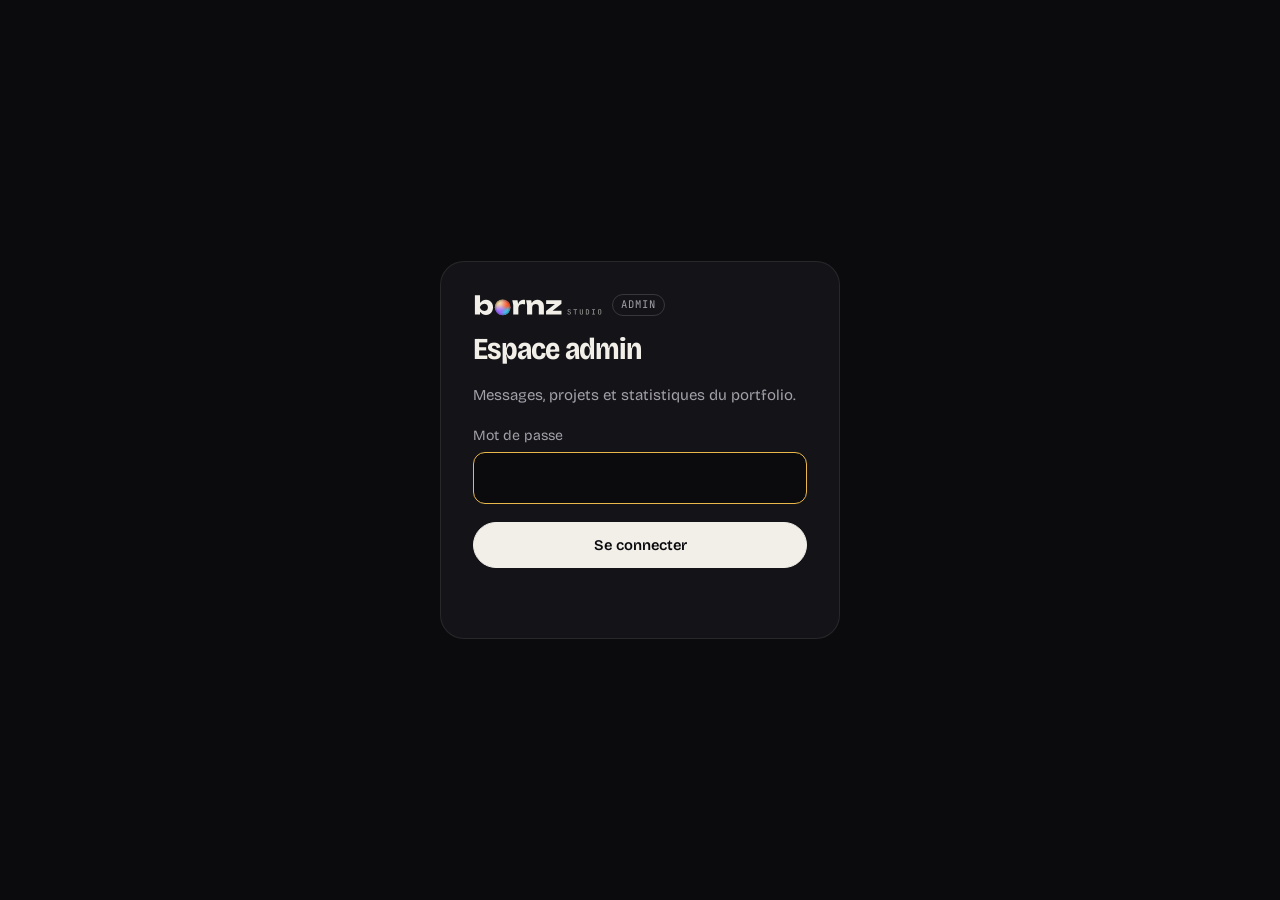
==== commit 8ced6567: "Admin : onglet Projets pour ajouter, modifier, ordonner et supprimer les sites Table projects et dos" ====
--- a/public/admin/index.html
+++ b/public/admin/index.html
@@ -5,11 +5,11 @@
 <meta name="viewport" content="width=device-width, initial-scale=1, viewport-fit=cover">
 <meta name="robots" content="noindex, nofollow">
 <title>Admin · Bornz Studio</title>
-<link rel="icon" href="/assets/img/favicon.svg" type="image/svg+xml">
+<link rel="icon" href="/assets/img/favicon.svg?v=20260930" type="image/svg+xml">
 <link rel="preconnect" href="https://fonts.googleapis.com">
 <link rel="preconnect" href="https://fonts.gstatic.com" crossorigin>
-<link rel="stylesheet" href="https://fonts.googleapis.com/css2?family=Bricolage+Grotesque:opsz,wdth,wght@12..96,75..100,300..800&family=JetBrains+Mono:wght@400;500&display=swap">
-<link rel="stylesheet" href="admin.css">
+<link rel="stylesheet" href="https://fonts.googleapis.com/css2?family=Alexandria:wght@400..700&family=Bricolage+Grotesque:opsz,wdth,wght@12..96,75..100,300..800&family=JetBrains+Mono:wght@400;500&family=Unbounded:wght@400..700&display=swap">
+<link rel="stylesheet" href="admin.css?v=20261030">
 </head>
 <body>
 
@@ -18,7 +18,7 @@
   <form class="login-card" id="login-form" novalidate>
     <p class="logo"><svg class="bz bz-line" viewBox="-4 -164 1030.16 176" aria-hidden="true" focusable="false"><g class="bz-word"><path d="M11.2 -154H52.2V-81L46.8 -70.6V-41.8L52.2 -31.8V0H11.2ZM39 -57Q41.8 -75.6 50 -89.1Q58.2 -102.6 71.1 -110.1Q84 -117.6 100 -117.6Q116.8 -117.6 129.5 -110Q142.2 -102.4 149.3 -88.8Q156.4 -75.2 156.4 -57Q156.4 -39.2 149.3 -25.5Q142.2 -11.8 129.5 -4.3Q116.8 3.2 100 3.2Q83.8 3.2 71 -4.3Q58.2 -11.8 50 -25.4Q41.8 -39 39 -57ZM115.2 -57Q115.2 -65.6 111.7 -72.2Q108.2 -78.8 102 -82.6Q95.8 -86.4 87.6 -86.4Q79.4 -86.4 72 -82.6Q64.6 -78.8 59 -72.2Q53.4 -65.6 50.4 -57Q53.4 -48.6 59 -42Q64.6 -35.4 72 -31.7Q79.4 -28 87.6 -28Q95.8 -28 102 -31.7Q108.2 -35.4 111.7 -42Q115.2 -48.6 115.2 -57Z"/><path d="M310.4 -114.2H352L358.8 -73.4V0H318V-75.8ZM412.4 -116V-81.2Q406.4 -82.4 401.1 -82.9Q395.8 -83.4 391.4 -83.4Q382.6 -83.4 375.2 -79.9Q367.8 -76.4 363.3 -68.4Q358.8 -60.4 358.8 -47L351 -56.6Q352.6 -69 355.8 -79.9Q359 -90.8 364.5 -99.3Q370 -107.8 378.2 -112.7Q386.4 -117.6 398.2 -117.6Q401.6 -117.6 405.2 -117.2Q408.8 -116.8 412.4 -116Z"/><path d="M421 -114.2H462L469.4 -68.6V0H428.6V-74.8ZM511.4 -117.6Q527.8 -117.6 539.4 -111Q551 -104.4 557.1 -92.4Q563.2 -80.4 563.2 -64V0H522.4V-58Q522.4 -70.8 515.9 -77.6Q509.4 -84.4 497.2 -84.4Q488.8 -84.4 482.5 -80.8Q476.2 -77.2 472.8 -70.6Q469.4 -64 469.4 -55L456.8 -61.6Q459.2 -79.8 467 -92.3Q474.8 -104.8 486.2 -111.2Q497.6 -117.6 511.4 -117.6Z"/><path d="M580.6 0V-28.4L659.4 -90.4L688.2 -85H581.2V-114.2H703.6V-85.8L625 -24L600.6 -29.4H704V0Z"/></g><defs><clipPath id="bzlk"><circle cx="233.4" cy="-57.2" r="63"/></clipPath><radialGradient id="bzla"><stop offset="0" style="stop-color:var(--accent, #e8b84a)"/><stop offset=".42" style="stop-color:var(--accent, #e8b84a)" stop-opacity=".78"/><stop offset="1" style="stop-color:var(--accent, #e8b84a)" stop-opacity="0"/></radialGradient><radialGradient id="bzlo"><stop offset="0" stop-color="#ff5a1f"/><stop offset=".42" stop-color="#ff5a1f" stop-opacity=".78"/><stop offset="1" stop-color="#ff5a1f" stop-opacity="0"/></radialGradient><radialGradient id="bzlb"><stop offset="0" style="stop-color:var(--accent2, #9b6bff)"/><stop offset=".42" style="stop-color:var(--accent2, #9b6bff)" stop-opacity=".78"/><stop offset="1" style="stop-color:var(--accent2, #9b6bff)" stop-opacity="0"/></radialGradient><radialGradient id="bzlc"><stop offset="0" stop-color="#2fd3e6"/><stop offset=".42" stop-color="#2fd3e6" stop-opacity=".78"/><stop offset="1" stop-color="#2fd3e6" stop-opacity="0"/></radialGradient><radialGradient id="bzlh" cx=".32" cy=".26" r=".5"><stop offset="0" stop-color="#fff" stop-opacity=".55"/><stop offset="1" stop-color="#fff" stop-opacity="0"/></radialGradient><radialGradient id="bzls"><stop offset=".7" stop-opacity="0"/><stop offset="1" stop-opacity=".28"/></radialGradient></defs><g class="bz-orb"><g clip-path="url(#bzlk)"><circle cx="233.4" cy="-57.2" r="63" style="fill:var(--accent2, #9b6bff)"/><g class="bz-swirl" style="transform-origin:233.4px -57.2px"><circle cx="198.75" cy="-95" r="78.75" fill="url(#bzla)"/><circle cx="274.35" cy="-79.25" r="66.15" fill="url(#bzlo)"/><circle cx="205.05" cy="-13.1" r="72.45" fill="url(#bzlb)"/><circle cx="277.5" cy="-9.95" r="59.85" fill="url(#bzlc)"/></g><circle cx="233.4" cy="-57.2" r="63" fill="url(#bzlh)"/><circle cx="233.4" cy="-57.2" r="63" fill="url(#bzls)"/></g></g><path class="bz-studio" transform="translate(748.0 0)" d="M17.57 0.58Q13.28 0.58 10.21 -0.84Q7.13 -2.26 5.45 -4.9Q3.77 -7.54 3.77 -11.19H9.98Q9.98 -8.29 12.01 -6.64Q14.04 -4.99 17.63 -4.99Q21 -4.99 22.91 -6.61Q24.82 -8.24 24.82 -11.08Q24.82 -13.46 23.52 -15.2Q22.21 -16.94 19.78 -17.57L14.44 -19.14Q9.8 -20.47 7.28 -23.69Q4.76 -26.91 4.76 -31.38Q4.76 -34.86 6.32 -37.47Q7.89 -40.08 10.79 -41.53Q13.69 -42.98 17.63 -42.98Q23.43 -42.98 26.94 -39.85Q30.45 -36.71 30.51 -31.44H24.24Q24.24 -34.22 22.48 -35.81Q20.71 -37.41 17.52 -37.41Q14.44 -37.41 12.7 -35.93Q10.96 -34.45 10.96 -31.78Q10.96 -29.41 12.27 -27.67Q13.57 -25.93 16.01 -25.23L21.4 -23.61Q26.04 -22.33 28.54 -19.08Q31.03 -15.83 31.03 -11.31Q31.03 -7.77 29.35 -5.08Q27.67 -2.38 24.65 -0.9Q21.63 0.58 17.57 0.58ZM63.07 0V-36.6H51.76V-42.4H80.64V-36.6H69.33V0ZM115 0.58Q108.91 0.58 105.6 -2.76Q102.3 -6.09 102.3 -11.83V-42.34H108.56V-11.83Q108.56 -8.64 110.16 -6.79Q111.75 -4.93 115 -4.93Q118.19 -4.93 119.81 -6.79Q121.44 -8.64 121.44 -11.83V-42.34H127.7V-11.83Q127.7 -6.09 124.4 -2.76Q121.09 0.58 115 0.58ZM151.21 0V-42.34H163.05Q167.22 -42.34 170.3 -40.75Q173.37 -39.15 175.08 -36.25Q176.79 -33.35 176.79 -29.41V-12.99Q176.79 -9.11 175.08 -6.15Q173.37 -3.19 170.3 -1.59Q167.22 0 163.05 0ZM157.48 -5.68H163.05Q166.53 -5.68 168.53 -7.63Q170.53 -9.57 170.53 -12.99V-29.41Q170.53 -32.77 168.53 -34.71Q166.53 -36.66 163.05 -36.66H157.48ZM200.88 0V-5.57H209.41V-36.77H200.88V-42.34H224.32V-36.77H215.79V-5.57H224.32V0ZM261.4 0.58Q257.46 0.58 254.59 -0.9Q251.71 -2.38 250.18 -5.19Q248.64 -8 248.64 -11.77V-30.57Q248.64 -34.39 250.18 -37.18Q251.71 -39.96 254.59 -41.44Q257.46 -42.92 261.4 -42.92Q265.34 -42.92 268.22 -41.44Q271.09 -39.96 272.62 -37.18Q274.16 -34.39 274.16 -30.62V-11.77Q274.16 -8 272.62 -5.19Q271.09 -2.38 268.22 -0.9Q265.34 0.58 261.4 0.58ZM261.4 -4.99Q264.59 -4.99 266.24 -6.76Q267.9 -8.53 267.9 -11.77V-30.57Q267.9 -33.87 266.24 -35.61Q264.59 -37.35 261.4 -37.35Q258.27 -37.35 256.59 -35.61Q254.9 -33.87 254.9 -30.57V-11.77Q254.9 -8.53 256.59 -6.76Q258.27 -4.99 261.4 -4.99Z"/></svg><span class="sr-only">Bornz Studio</span> <em>admin</em></p>
     <h1>Espace admin</h1>
-    <p class="muted">Messages reçus et statistiques du portfolio.</p>
+    <p class="muted">Messages, projets et statistiques du portfolio.</p>
     <label class="field" for="password"><span>Mot de passe</span>
       <input type="password" id="password" name="password" autocomplete="current-password" required>
     </label>
@@ -33,6 +33,7 @@
     <a class="logo" href="/" target="_blank" rel="noopener"><svg class="bz bz-line" viewBox="-4 -164 1030.16 176" aria-hidden="true" focusable="false"><g class="bz-word"><path d="M11.2 -154H52.2V-81L46.8 -70.6V-41.8L52.2 -31.8V0H11.2ZM39 -57Q41.8 -75.6 50 -89.1Q58.2 -102.6 71.1 -110.1Q84 -117.6 100 -117.6Q116.8 -117.6 129.5 -110Q142.2 -102.4 149.3 -88.8Q156.4 -75.2 156.4 -57Q156.4 -39.2 149.3 -25.5Q142.2 -11.8 129.5 -4.3Q116.8 3.2 100 3.2Q83.8 3.2 71 -4.3Q58.2 -11.8 50 -25.4Q41.8 -39 39 -57ZM115.2 -57Q115.2 -65.6 111.7 -72.2Q108.2 -78.8 102 -82.6Q95.8 -86.4 87.6 -86.4Q79.4 -86.4 72 -82.6Q64.6 -78.8 59 -72.2Q53.4 -65.6 50.4 -57Q53.4 -48.6 59 -42Q64.6 -35.4 72 -31.7Q79.4 -28 87.6 -28Q95.8 -28 102 -31.7Q108.2 -35.4 111.7 -42Q115.2 -48.6 115.2 -57Z"/><path d="M310.4 -114.2H352L358.8 -73.4V0H318V-75.8ZM412.4 -116V-81.2Q406.4 -82.4 401.1 -82.9Q395.8 -83.4 391.4 -83.4Q382.6 -83.4 375.2 -79.9Q367.8 -76.4 363.3 -68.4Q358.8 -60.4 358.8 -47L351 -56.6Q352.6 -69 355.8 -79.9Q359 -90.8 364.5 -99.3Q370 -107.8 378.2 -112.7Q386.4 -117.6 398.2 -117.6Q401.6 -117.6 405.2 -117.2Q408.8 -116.8 412.4 -116Z"/><path d="M421 -114.2H462L469.4 -68.6V0H428.6V-74.8ZM511.4 -117.6Q527.8 -117.6 539.4 -111Q551 -104.4 557.1 -92.4Q563.2 -80.4 563.2 -64V0H522.4V-58Q522.4 -70.8 515.9 -77.6Q509.4 -84.4 497.2 -84.4Q488.8 -84.4 482.5 -80.8Q476.2 -77.2 472.8 -70.6Q469.4 -64 469.4 -55L456.8 -61.6Q459.2 -79.8 467 -92.3Q474.8 -104.8 486.2 -111.2Q497.6 -117.6 511.4 -117.6Z"/><path d="M580.6 0V-28.4L659.4 -90.4L688.2 -85H581.2V-114.2H703.6V-85.8L625 -24L600.6 -29.4H704V0Z"/></g><defs><clipPath id="bztk"><circle cx="233.4" cy="-57.2" r="63"/></clipPath><radialGradient id="bzta"><stop offset="0" style="stop-color:var(--accent, #e8b84a)"/><stop offset=".42" style="stop-color:var(--accent, #e8b84a)" stop-opacity=".78"/><stop offset="1" style="stop-color:var(--accent, #e8b84a)" stop-opacity="0"/></radialGradient><radialGradient id="bzto"><stop offset="0" stop-color="#ff5a1f"/><stop offset=".42" stop-color="#ff5a1f" stop-opacity=".78"/><stop offset="1" stop-color="#ff5a1f" stop-opacity="0"/></radialGradient><radialGradient id="bztb"><stop offset="0" style="stop-color:var(--accent2, #9b6bff)"/><stop offset=".42" style="stop-color:var(--accent2, #9b6bff)" stop-opacity=".78"/><stop offset="1" style="stop-color:var(--accent2, #9b6bff)" stop-opacity="0"/></radialGradient><radialGradient id="bztc"><stop offset="0" stop-color="#2fd3e6"/><stop offset=".42" stop-color="#2fd3e6" stop-opacity=".78"/><stop offset="1" stop-color="#2fd3e6" stop-opacity="0"/></radialGradient><radialGradient id="bzth" cx=".32" cy=".26" r=".5"><stop offset="0" stop-color="#fff" stop-opacity=".55"/><stop offset="1" stop-color="#fff" stop-opacity="0"/></radialGradient><radialGradient id="bzts"><stop offset=".7" stop-opacity="0"/><stop offset="1" stop-opacity=".28"/></radialGradient></defs><g class="bz-orb"><g clip-path="url(#bztk)"><circle cx="233.4" cy="-57.2" r="63" style="fill:var(--accent2, #9b6bff)"/><g class="bz-swirl" style="transform-origin:233.4px -57.2px"><circle cx="198.75" cy="-95" r="78.75" fill="url(#bzta)"/><circle cx="274.35" cy="-79.25" r="66.15" fill="url(#bzto)"/><circle cx="205.05" cy="-13.1" r="72.45" fill="url(#bztb)"/><circle cx="277.5" cy="-9.95" r="59.85" fill="url(#bztc)"/></g><circle cx="233.4" cy="-57.2" r="63" fill="url(#bzth)"/><circle cx="233.4" cy="-57.2" r="63" fill="url(#bzts)"/></g></g><path class="bz-studio" transform="translate(748.0 0)" d="M17.57 0.58Q13.28 0.58 10.21 -0.84Q7.13 -2.26 5.45 -4.9Q3.77 -7.54 3.77 -11.19H9.98Q9.98 -8.29 12.01 -6.64Q14.04 -4.99 17.63 -4.99Q21 -4.99 22.91 -6.61Q24.82 -8.24 24.82 -11.08Q24.82 -13.46 23.52 -15.2Q22.21 -16.94 19.78 -17.57L14.44 -19.14Q9.8 -20.47 7.28 -23.69Q4.76 -26.91 4.76 -31.38Q4.76 -34.86 6.32 -37.47Q7.89 -40.08 10.79 -41.53Q13.69 -42.98 17.63 -42.98Q23.43 -42.98 26.94 -39.85Q30.45 -36.71 30.51 -31.44H24.24Q24.24 -34.22 22.48 -35.81Q20.71 -37.41 17.52 -37.41Q14.44 -37.41 12.7 -35.93Q10.96 -34.45 10.96 -31.78Q10.96 -29.41 12.27 -27.67Q13.57 -25.93 16.01 -25.23L21.4 -23.61Q26.04 -22.33 28.54 -19.08Q31.03 -15.83 31.03 -11.31Q31.03 -7.77 29.35 -5.08Q27.67 -2.38 24.65 -0.9Q21.63 0.58 17.57 0.58ZM63.07 0V-36.6H51.76V-42.4H80.64V-36.6H69.33V0ZM115 0.58Q108.91 0.58 105.6 -2.76Q102.3 -6.09 102.3 -11.83V-42.34H108.56V-11.83Q108.56 -8.64 110.16 -6.79Q111.75 -4.93 115 -4.93Q118.19 -4.93 119.81 -6.79Q121.44 -8.64 121.44 -11.83V-42.34H127.7V-11.83Q127.7 -6.09 124.4 -2.76Q121.09 0.58 115 0.58ZM151.21 0V-42.34H163.05Q167.22 -42.34 170.3 -40.75Q173.37 -39.15 175.08 -36.25Q176.79 -33.35 176.79 -29.41V-12.99Q176.79 -9.11 175.08 -6.15Q173.37 -3.19 170.3 -1.59Q167.22 0 163.05 0ZM157.48 -5.68H163.05Q166.53 -5.68 168.53 -7.63Q170.53 -9.57 170.53 -12.99V-29.41Q170.53 -32.77 168.53 -34.71Q166.53 -36.66 163.05 -36.66H157.48ZM200.88 0V-5.57H209.41V-36.77H200.88V-42.34H224.32V-36.77H215.79V-5.57H224.32V0ZM261.4 0.58Q257.46 0.58 254.59 -0.9Q251.71 -2.38 250.18 -5.19Q248.64 -8 248.64 -11.77V-30.57Q248.64 -34.39 250.18 -37.18Q251.71 -39.96 254.59 -41.44Q257.46 -42.92 261.4 -42.92Q265.34 -42.92 268.22 -41.44Q271.09 -39.96 272.62 -37.18Q274.16 -34.39 274.16 -30.62V-11.77Q274.16 -8 272.62 -5.19Q271.09 -2.38 268.22 -0.9Q265.34 0.58 261.4 0.58ZM261.4 -4.99Q264.59 -4.99 266.24 -6.76Q267.9 -8.53 267.9 -11.77V-30.57Q267.9 -33.87 266.24 -35.61Q264.59 -37.35 261.4 -37.35Q258.27 -37.35 256.59 -35.61Q254.9 -33.87 254.9 -30.57V-11.77Q254.9 -8.53 256.59 -6.76Q258.27 -4.99 261.4 -4.99Z"/></svg><span class="sr-only">Bornz Studio</span> <em>admin</em></a>
     <nav class="tabs" role="tablist" aria-label="Sections">
       <button type="button" role="tab" id="tab-messages" aria-controls="view-messages" aria-selected="true">Messages <span class="badge" id="badge" hidden></span></button>
+      <button type="button" role="tab" id="tab-projects" aria-controls="view-projects" aria-selected="false">Projets</button>
       <button type="button" role="tab" id="tab-stats" aria-controls="view-stats" aria-selected="false">Statistiques</button>
     </nav>
     <div class="top-right">
@@ -56,6 +57,18 @@
       <div class="inbox" id="inbox">
         <ul class="msg-list" id="msg-list" aria-label="Messages"></ul>
         <article class="msg-detail" id="msg-detail" aria-live="polite"></article>
+      </div>
+    </section>
+
+    <!-- Projets -->
+    <section class="view" id="view-projects" role="tabpanel" aria-labelledby="tab-projects" hidden>
+      <div class="filters">
+        <p class="range" id="proj-count"></p>
+        <button type="button" class="btn btn-primary btn-sm" id="proj-add">+ Ajouter un projet</button>
+      </div>
+      <div class="inbox projects" id="projects">
+        <ul class="proj-list" id="proj-list" aria-label="Projets du site"></ul>
+        <div class="proj-editor" id="proj-editor" aria-live="polite"></div>
       </div>
     </section>
 
@@ -99,6 +112,7 @@
 
 <div class="toast" id="toast" role="status" aria-live="polite"></div>
 
-<script src="admin.js"></script>
+<script src="/assets/js/config.js?v=20261030"></script>
+<script src="admin.js?v=20261030"></script>
 </body>
 </html>
--- a/public/admin/admin.css
+++ b/public/admin/admin.css
@@ -307,6 +307,134 @@
 @keyframes grow { from { transform: scaleX(0); } }
 .rows-empty { color: var(--faint); font-size: 0.9rem; }
 
+/* -------------------------------------------------------------- projets */
+
+.btn-sm { padding: 8px 14px; font-size: 0.86rem; }
+.hint { font-size: 0.8rem; color: var(--faint); line-height: 1.45; }
+code { font-family: var(--f-mono); font-size: 0.85em; padding: 1px 6px; border-radius: 6px; background: var(--surface-2); color: var(--text); }
+.tag-gold { border-color: rgba(232, 184, 74, 0.45); color: var(--gold); }
+
+.projects { grid-template-columns: minmax(280px, 360px) minmax(0, 1fr); }
+.proj-list { display: grid; gap: 6px; align-content: start; max-height: calc(100vh - 190px); overflow-y: auto; padding-right: 4px; }
+.proj-item { display: flex; align-items: center; gap: 6px; padding: 6px; border-radius: 16px; background: var(--surface); border: 1px solid transparent; transition: border-color 0.2s; }
+.proj-item:hover { border-color: var(--line-2); }
+.proj-item:has([aria-current="true"]) { border-color: var(--gold); background: var(--surface-2); }
+.proj-item.is-hidden .proj-thumb { opacity: 0.45; }
+.proj-open { flex: 1; min-width: 0; display: grid; grid-template-columns: 72px minmax(0, 1fr); grid-template-rows: auto auto; column-gap: 12px; align-items: center; text-align: left; padding: 2px; border-radius: 12px; }
+.proj-thumb { grid-row: span 2; position: relative; width: 72px; aspect-ratio: 16 / 10; border-radius: 9px; overflow: hidden; background: var(--pbg); box-shadow: inset 0 0 0 1px var(--line-2); }
+.proj-thumb img { width: 100%; height: 100%; object-fit: cover; object-position: top; display: block; }
+.proj-thumb i { position: absolute; inset: 22% 32%; border-radius: 50%; background: radial-gradient(circle at 35% 30%, var(--pac), var(--pac2)); }
+.proj-txt { display: grid; min-width: 0; }
+.proj-name { font-weight: 600; overflow: hidden; text-overflow: ellipsis; white-space: nowrap; }
+.proj-sub { font-size: 0.8rem; color: var(--muted); overflow: hidden; text-overflow: ellipsis; white-space: nowrap; }
+.proj-flags { display: flex; gap: 4px; flex-wrap: wrap; min-height: 0; }
+.proj-flags:empty { display: none; }
+.proj-move { display: grid; gap: 4px; }
+.icon-btn { width: 30px; height: 26px; display: grid; place-items: center; border-radius: 8px; border: 1px solid var(--line); color: var(--muted); font-size: 0.9rem; line-height: 1; }
+.icon-btn:hover:not(:disabled) { color: var(--text); border-color: var(--line-2); }
+.icon-btn:disabled { opacity: 0.25; cursor: default; }
+
+.proj-editor { min-height: 360px; padding: clamp(18px, 2.2vw, 30px); border-radius: 20px; background: var(--surface); border: 1px solid var(--line); min-width: 0; }
+.pe { display: grid; gap: 4px; }
+.pe-head { display: flex; flex-wrap: wrap; align-items: baseline; justify-content: space-between; gap: 8px 16px; padding-bottom: 14px; }
+.pe-head h1 { font-size: clamp(1.5rem, 2.4vw, 2rem); line-height: 1.1; letter-spacing: -0.03em; font-stretch: 90%; overflow-wrap: anywhere; }
+.pe-grid { display: grid; grid-template-columns: minmax(0, 1fr) minmax(260px, 360px); gap: 28px; align-items: start; }
+.pe-col { display: grid; min-width: 0; }
+.pe-side { position: sticky; top: 92px; display: grid; gap: 10px; }
+@media (max-width: 1180px) {
+  .pe-grid { grid-template-columns: 1fr; }
+  .pe-side { position: static; order: -1; max-width: 420px; }
+}
+.pe-sec { display: grid; gap: 14px; padding: 20px 0; border-top: 1px solid var(--line); }
+.pe-sec h2 { font-size: 0.75rem; letter-spacing: 0.1em; text-transform: uppercase; color: var(--faint); font-family: var(--f-mono); font-weight: 500; }
+.pe-sec-head { display: flex; justify-content: space-between; align-items: baseline; gap: 12px; }
+.pe-sec-head .link:disabled { opacity: 0.4; cursor: default; }
+.pe-row { display: flex; flex-wrap: wrap; align-items: end; gap: 16px 24px; }
+.pe-row .field { width: 140px; }
+.field textarea {
+  width: 100%;
+  padding: 13px 16px;
+  border-radius: 12px;
+  border: 1px solid var(--line-2);
+  background: var(--bg);
+  color: var(--text);
+  font: inherit;
+  font-size: 0.98rem;
+  line-height: 1.5;
+  resize: vertical;
+}
+.field textarea:focus { outline: none; border-color: var(--gold); }
+.field input[dir="rtl"], .field textarea[dir="rtl"] { font-family: "Alexandria", var(--f-ui); }
+.field .count { justify-self: end; font-variant-numeric: tabular-nums; }
+.seg-sm { justify-self: start; }
+.seg-sm button { padding: 6px 14px; }
+.seg-dot { display: inline-block; width: 6px; height: 6px; margin-left: 6px; border-radius: 50%; background: var(--bad); vertical-align: middle; }
+.pe-texts { display: grid; gap: 14px; }
+
+.switch { display: inline-flex; align-items: center; gap: 10px; padding-bottom: 12px; cursor: pointer; font-size: 0.92rem; }
+.switch input { position: absolute; opacity: 0; width: 1px; height: 1px; }
+.switch-ui { position: relative; width: 40px; height: 24px; border-radius: 99px; background: var(--surface-2); border: 1px solid var(--line-2); transition: background-color 0.2s; }
+.switch-ui::after { content: ""; position: absolute; top: 3px; left: 3px; width: 16px; height: 16px; border-radius: 50%; background: var(--muted); transition: transform 0.25s var(--ease), background-color 0.2s; }
+.switch input:checked + .switch-ui { background: var(--gold); border-color: var(--gold); }
+.switch input:checked + .switch-ui::after { transform: translateX(16px); background: #1a1406; }
+.switch input:focus-visible + .switch-ui { outline: 2px solid var(--gold); outline-offset: 2px; }
+
+.drop { position: relative; display: grid; grid-template-columns: 168px minmax(0, 1fr); gap: 16px; align-items: center; padding: 12px; border-radius: 16px; border: 1px dashed var(--line-2); background: var(--bg); transition: border-color 0.2s, background-color 0.2s; }
+.drop.is-over { border-color: var(--gold); background: rgba(232, 184, 74, 0.06); }
+.drop-m { grid-template-columns: 76px minmax(0, 1fr); }
+.drop-media { aspect-ratio: 16 / 10; border-radius: 10px; overflow: hidden; background: var(--surface-2); display: grid; place-items: center; }
+.drop-m .drop-media { aspect-ratio: 9 / 19; border-radius: 12px; }
+.drop-media img { width: 100%; height: 100%; object-fit: cover; object-position: top; display: block; }
+.drop-ph { font-family: var(--f-mono); font-size: 0.72rem; color: var(--faint); }
+.drop-body { display: grid; gap: 6px; min-width: 0; }
+.drop-t { font-weight: 600; }
+.drop-actions { display: flex; flex-wrap: wrap; align-items: center; gap: 12px; margin-top: 4px; }
+.drop-actions .btn { cursor: pointer; }
+.drop-status { min-height: 1.2em; font-size: 0.82rem; color: var(--gold); }
+.drop.is-busy .drop-media { animation: pulse 1.1s ease-in-out infinite alternate; }
+@keyframes pulse { to { opacity: 0.45; } }
+@media (max-width: 520px) {
+  .drop { grid-template-columns: 1fr; }
+  .drop-m { grid-template-columns: 76px minmax(0, 1fr); }
+}
+
+.colors { display: grid; grid-template-columns: repeat(3, minmax(0, 1fr)); gap: 12px; }
+@media (max-width: 520px) { .colors { grid-template-columns: 1fr; } }
+.color { display: grid; gap: 6px; min-width: 0; font-size: 0.88rem; color: var(--muted); }
+.color-in { display: flex; align-items: center; gap: 8px; padding: 6px; border-radius: 12px; border: 1px solid var(--line-2); background: var(--bg); }
+.color-in input[type="color"] { width: 34px; height: 34px; padding: 0; border: 0; border-radius: 9px; background: none; cursor: pointer; flex-shrink: 0; }
+.color-in input[type="color"]::-webkit-color-swatch-wrapper { padding: 0; }
+.color-in input[type="color"]::-webkit-color-swatch { border: 1px solid var(--line-2); border-radius: 9px; }
+.color-in input[type="color"]::-moz-color-swatch { border: 1px solid var(--line-2); border-radius: 9px; }
+.color-in input[type="text"] { flex: 1; min-width: 0; width: 100%; padding: 6px 4px; border: 0; background: none; color: var(--text); font-family: var(--f-mono); font-size: 0.9rem; text-transform: lowercase; }
+.color-in input[type="text"]:focus { outline: none; }
+.color-in:focus-within { border-color: var(--gold); }
+
+.pe-actions { position: sticky; bottom: 0; z-index: 2; display: flex; flex-wrap: wrap; align-items: center; gap: 8px; margin: 0 calc(-1 * clamp(18px, 2.2vw, 30px)) calc(-1 * clamp(18px, 2.2vw, 30px)); padding: 14px clamp(18px, 2.2vw, 30px) calc(14px + env(safe-area-inset-bottom, 0px)); border-top: 1px solid var(--line); border-radius: 0 0 20px 20px; background: color-mix(in srgb, var(--surface) 92%, transparent); backdrop-filter: blur(10px); -webkit-backdrop-filter: blur(10px); }
+.pe-actions .pe-del, .pe-actions .confirm { margin-left: auto; }
+
+/* Apercu : la meme composition que l'ecran projet du site, en miniature. */
+.pv { position: relative; aspect-ratio: 4 / 3.1; overflow: hidden; border-radius: 18px; background: var(--pbg); color: var(--pfg); box-shadow: inset 0 0 0 1px var(--line); transition: background-color 0.3s, color 0.3s; isolation: isolate; }
+.pv-top { position: absolute; top: 14px; left: 16px; right: 16px; display: flex; justify-content: space-between; font-family: var(--f-mono); font-size: 0.62rem; letter-spacing: 0.08em; text-transform: uppercase; opacity: 0.7; }
+.pv-title { position: absolute; left: 16px; right: 16px; top: 36px; z-index: 3; font-family: "Unbounded", var(--f-ui); font-weight: 600; font-size: clamp(1.1rem, 2vw, 1.5rem); line-height: 1; letter-spacing: -0.03em; overflow-wrap: anywhere; }
+.pv-cat { position: absolute; left: 16px; bottom: 14px; z-index: 3; font-size: 0.72rem; padding: 3px 9px; border-radius: 99px; background: var(--pac); color: var(--pbg); font-weight: 600; max-width: 45%; overflow: hidden; text-overflow: ellipsis; white-space: nowrap; }
+.pv-shot { position: absolute; right: -4%; bottom: -6%; width: 76%; aspect-ratio: 16 / 10.6; border-radius: 10px 10px 0 0; overflow: hidden; background: color-mix(in srgb, var(--pfg) 8%, var(--pbg)); box-shadow: 0 20px 40px -12px rgba(0, 0, 0, 0.55), 0 0 0 1px color-mix(in srgb, var(--pfg) 14%, transparent); z-index: 1; }
+.pv-bar { display: flex; gap: 4px; padding: 6px 8px; background: color-mix(in srgb, var(--pfg) 10%, var(--pbg)); }
+.pv-bar i { width: 6px; height: 6px; border-radius: 50%; background: color-mix(in srgb, var(--pfg) 30%, transparent); }
+.pv-shot img { display: block; width: 100%; height: calc(100% - 18px); object-fit: cover; object-position: top; }
+.pv-empty { display: grid; place-items: center; height: calc(100% - 18px); font-family: var(--f-mono); font-size: 0.7rem; opacity: 0.5; }
+.pv-phone { position: absolute; left: 30%; bottom: -14%; width: 19%; aspect-ratio: 9 / 19; border-radius: 12px; overflow: hidden; z-index: 2; box-shadow: 0 0 0 3px #0c0c0e, 0 18px 30px -10px rgba(0, 0, 0, 0.6); background: #0c0c0e; }
+.pv-phone img { width: 100%; height: 100%; object-fit: cover; object-position: top; display: block; }
+.pv-orb { position: absolute; z-index: 2; left: 18%; top: 44%; width: 15%; aspect-ratio: 1; border-radius: 50%; background: radial-gradient(circle at 32% 28%, rgba(255, 255, 255, 0.6), transparent 34%), radial-gradient(circle at 30% 30%, var(--pac), transparent 62%), radial-gradient(circle at 72% 70%, #2fd3e6, transparent 58%), radial-gradient(circle at 75% 25%, #ff5a1f, transparent 52%), var(--pac2); box-shadow: 0 0 40px -6px var(--pac); }
+.pv-phone ~ .pv-orb { left: 10%; }
+
+@media (max-width: 860px) {
+  .projects { grid-template-columns: 1fr; }
+  .proj-list { max-height: none; }
+  .projects.show-detail .proj-list { display: none; }
+  .projects:not(.show-detail) .proj-editor { display: none; }
+}
+
 /* ---------------------------------------------------------------- toast */
 
 .toast {
@@ -330,3 +458,8 @@
 @media (prefers-reduced-motion: reduce) {
   *, *::before, *::after { animation: none !important; transition: none !important; }
 }
+
+@media (max-width: 520px) {
+  .pe-actions { gap: 6px; }
+  .pe-actions .btn { padding: 10px 14px; font-size: 0.88rem; }
+}
